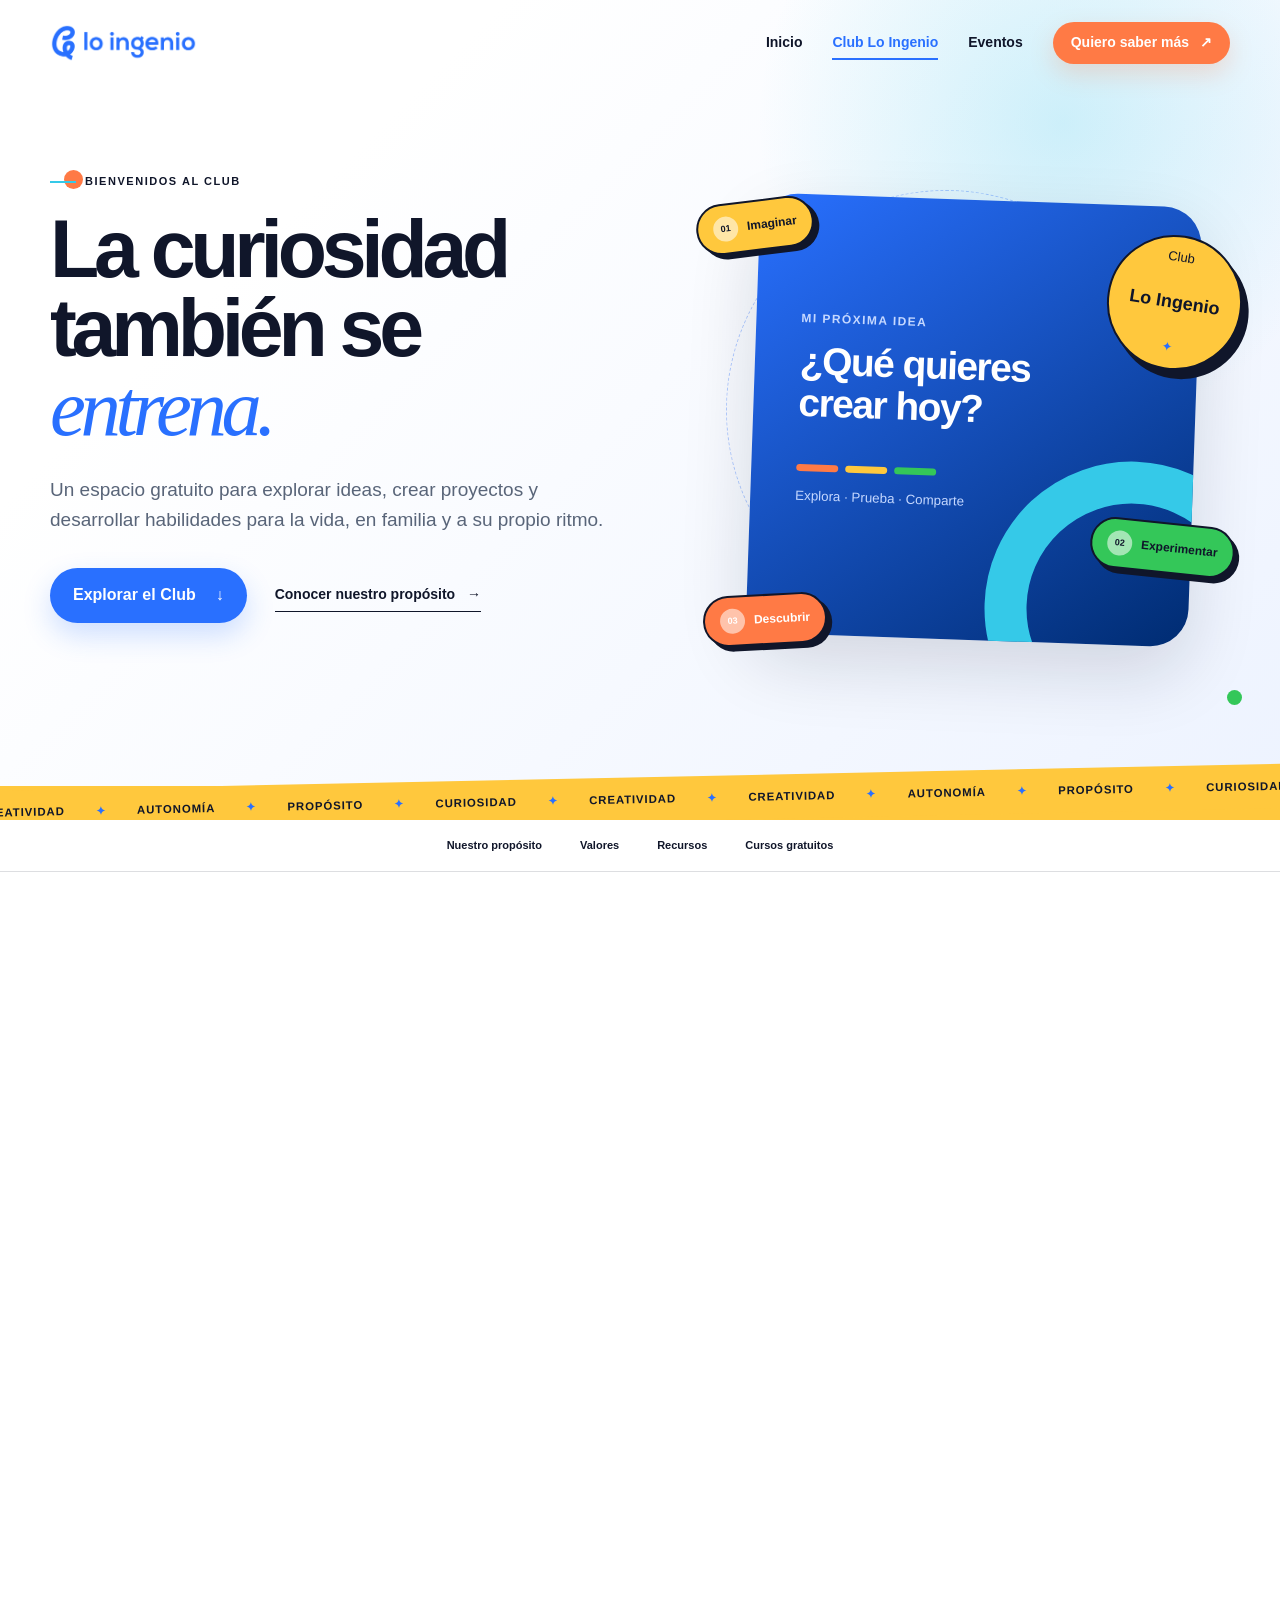
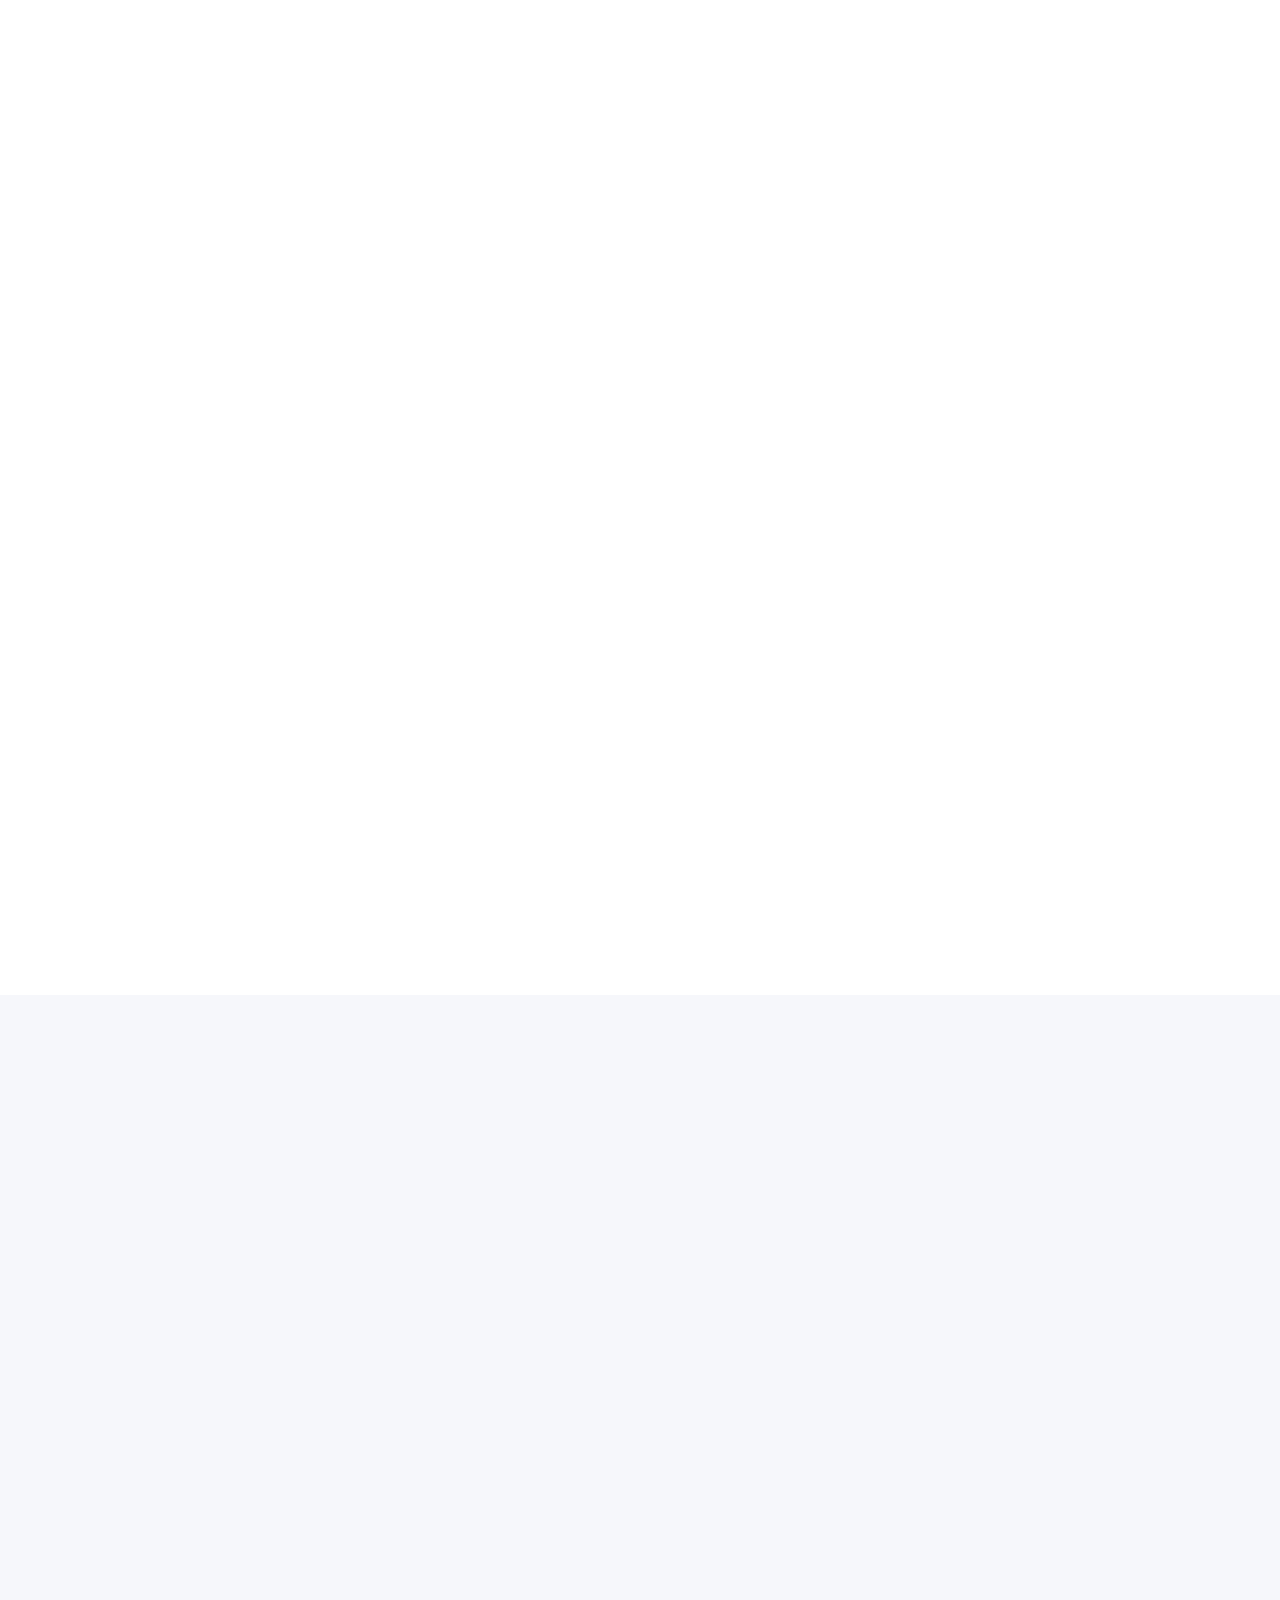
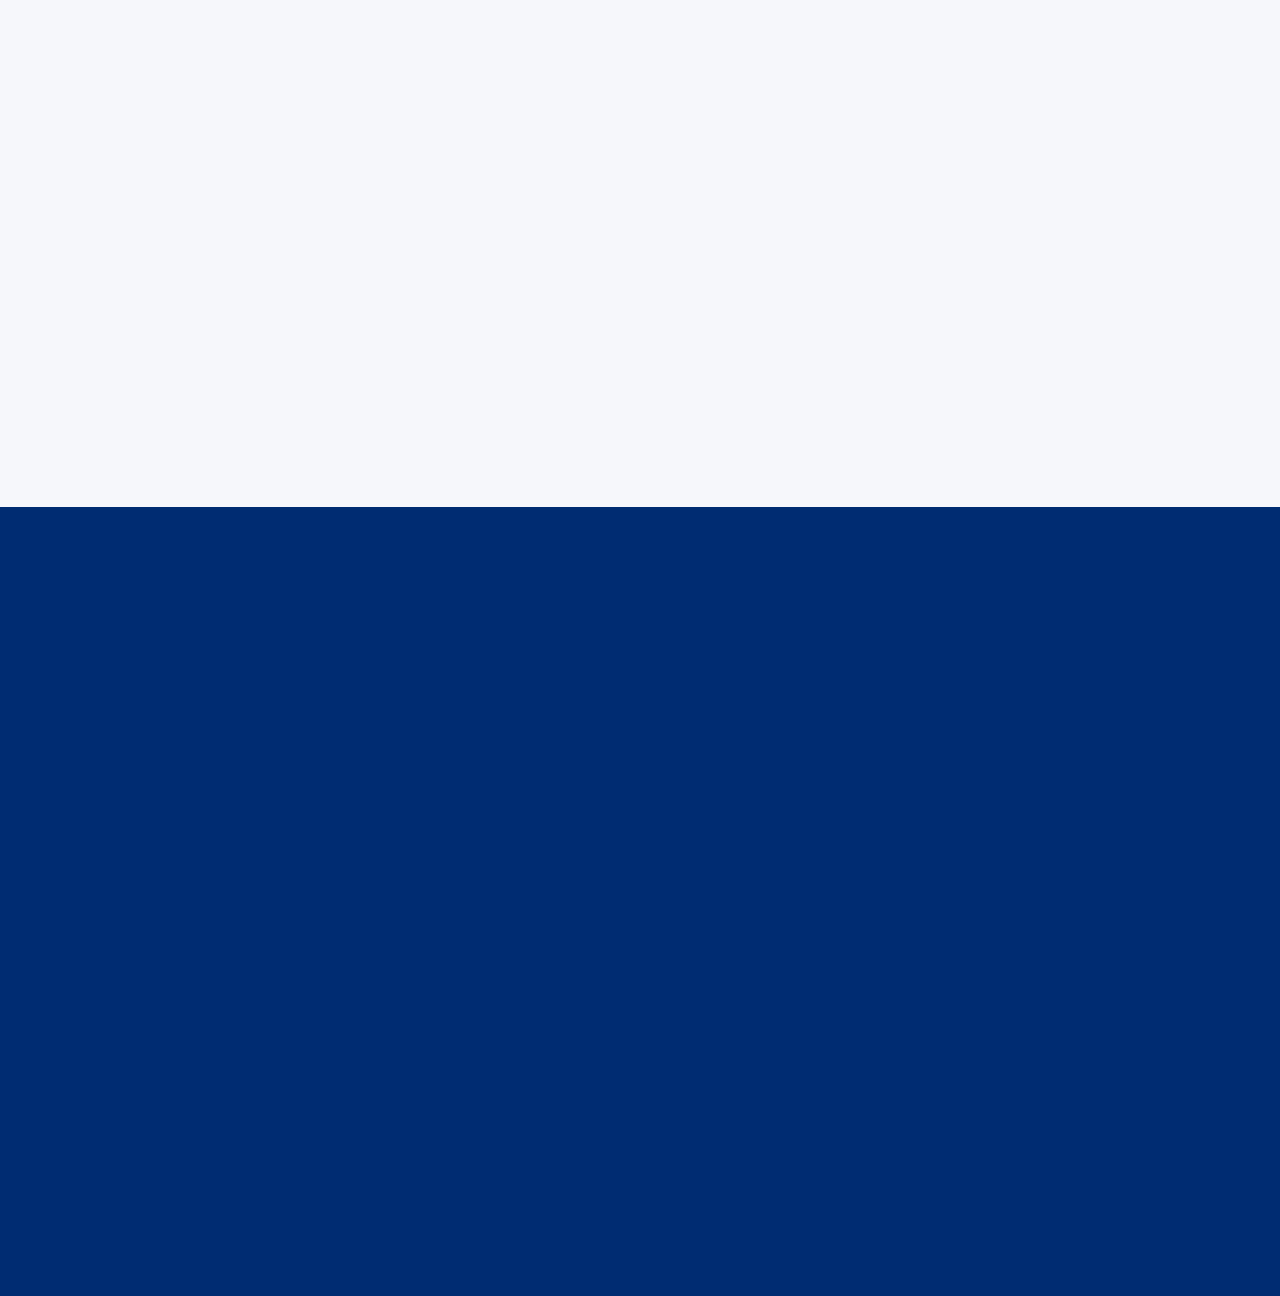
==== club/index.html @ f04579a6 "Publicar Kit de Apoyo Visual" ====
<!doctype html>
<html lang="es">
<head>
  <meta charset="utf-8">
  <meta name="viewport" content="width=device-width,initial-scale=1">
  <meta name="description" content="Club Lo Ingenio: experiencias, recursos gratuitos y cursos para despertar habilidades que perduran.">
  <meta name="theme-color" content="#2970ff">
  <meta property="og:title" content="Club Lo Ingenio | Explorar, crear y aprender">
  <meta property="og:description" content="Un espacio educativo para niños, niñas y familias, con recursos y experiencias gratuitas.">
  <meta property="og:type" content="website">
  <meta property="og:url" content="https://www.loingenio.org/club/">
  <title>Club Lo Ingenio | Explorar, crear y aprender</title>
  <link rel="icon" href="../favicon.png" type="image/png">
  <link rel="stylesheet" href="club.css?v=20260723-6">
  <script src="club.js?v=20260723-4" defer></script>
</head>
<body>
  <a class="skip-link" href="#contenido">Saltar al contenido</a>
  <div class="scroll-progress" aria-hidden="true"><span data-progress></span></div>

  <header class="site-header" data-header>
    <div class="container nav-wrap">
      <a class="logo" href="/" aria-label="Lo Ingenio, volver al inicio"><img src="../logo-lo-ingenio.png" width="640" height="165" alt="Lo Ingenio" decoding="async"></a>
      <button class="menu-toggle" type="button" aria-expanded="false" aria-controls="menu" aria-label="Abrir menú"><span></span><span></span><span></span></button>
      <nav id="menu" class="main-nav" aria-label="Navegación principal">
        <a href="/">Inicio</a>
        <a class="active" href="/club/" aria-current="page">Club Lo Ingenio</a>
        <a href="/#eventos">Eventos</a>
        <a class="button button-coral button-small" href="mailto:hola@loingenio.org">Quiero saber más <span aria-hidden="true">↗</span></a>
      </nav>
    </div>
  </header>

  <main id="contenido">
    <section class="club-hero" id="club">
      <div class="hero-spot spot-one" data-depth="0.25"></div>
      <div class="hero-spot spot-two" data-depth="0.14"></div>
      <div class="container hero-grid">
        <div class="hero-copy reveal">
          <p class="eyebrow"><span></span> Bienvenidos al Club</p>
          <h1>La curiosidad<br>también se <em>entrena.</em></h1>
          <p class="hero-lead">Un espacio gratuito para explorar ideas, crear proyectos y desarrollar habilidades para la vida, en familia y a su propio ritmo.</p>
          <div class="hero-actions">
            <a class="button" href="#recursos">Explorar el Club <span aria-hidden="true">↓</span></a>
            <a class="text-link" href="#proposito">Conocer nuestro propósito <span aria-hidden="true">→</span></a>
          </div>
        </div>

        <div class="hero-playground reveal delay-1" aria-label="Tablero visual del Club Lo Ingenio">
          <div class="orbit orbit-one" aria-hidden="true"></div><div class="orbit orbit-two" aria-hidden="true"></div>
          <div class="play-card" data-depth="0.08">
            <p>Mi próxima idea</p>
            <strong>¿Qué quieres<br>crear hoy?</strong>
            <div class="idea-line"><span></span><span></span><span></span></div>
            <small>Explora · Prueba · Comparte</small>
          </div>
          <div class="float-chip chip-yellow" data-depth="0.22"><b>01</b><span>Imaginar</span></div>
          <div class="float-chip chip-green" data-depth="0.3"><b>02</b><span>Experimentar</span></div>
          <div class="float-chip chip-coral" data-depth="0.18"><b>03</b><span>Descubrir</span></div>
          <div class="club-seal" data-depth="0.34">Club<br><b>Lo Ingenio</b><i>✦</i></div>
        </div>
      </div>
      <div class="ticker" aria-hidden="true"><div><span>Creatividad</span><b>✦</b><span>Autonomía</span><b>✦</b><span>Propósito</span><b>✦</b><span>Curiosidad</span><b>✦</b><span>Creatividad</span><b>✦</b><span>Creatividad</span><b>✦</b><span>Autonomía</span><b>✦</b><span>Propósito</span><b>✦</b><span>Curiosidad</span><b>✦</b><span>Creatividad</span><b>✦</b></div></div>
    </section>

    <nav class="section-nav" aria-label="Secciones del Club">
      <div class="container"><a href="#proposito">Nuestro propósito</a><a href="#valores">Valores</a><a href="#recursos">Recursos</a><a href="#cursos">Cursos gratuitos</a></div>
    </nav>

    <section class="section purpose" id="proposito">
      <div class="container">
        <header class="section-heading reveal">
          <div><p class="eyebrow"><span></span> Sistema educativo Lo Ingenio</p><h2>Una idea clara.<br><em>Un impacto que crece.</em></h2></div>
          <p>Un marco educativo diseñado para acompañar a niños, niñas y familias dentro y fuera del aula.</p>
        </header>

        <div class="essence-grid reveal">
          <article class="essence-card mission-card" tabindex="0">
            <div class="essence-photo mission-photo" role="img" aria-label="Niños aprendiendo y creando juntos"><span class="photo-label">Aprender haciendo</span></div>
            <div class="essence-copy">
              <span class="essence-number">01</span><p class="essence-kicker">Lo que hacemos hoy</p>
              <h3>Nuestra<br>misión</h3>
              <p>Impulsar el desarrollo de habilidades en niños y niñas mediante experiencias de aprendizaje creativas, prácticas e innovadoras, complementando la educación y acompañando a las familias.</p>
              <span class="essence-action">Crear · Conectar · Acompañar <b>↗</b></span>
            </div>
          </article>
          <article class="essence-card vision-card" tabindex="0">
            <div class="essence-copy">
              <span class="essence-number">02</span><p class="essence-kicker">Hacia dónde avanzamos</p>
              <h3>Nuestra<br>visión</h3>
              <p>Ser la plataforma educativa de referencia en Chile y Latinoamérica, reconocida por transformar el aprendizaje y preparar a niños y niñas para los desafíos del futuro.</p>
              <span class="essence-action">Chile · Latinoamérica · Futuro <b>↗</b></span>
            </div>
            <div class="essence-photo vision-photo" role="img" aria-label="Una familia compartiendo una experiencia de aprendizaje"><span class="photo-label">Crecer en familia</span></div>
          </article>
          <article class="essence-card philosophy-card" tabindex="0">
            <div class="philosophy-mark" aria-hidden="true"><span>✦</span><i>Explorar</i><i>Crear</i><i>Aprender</i></div>
            <div class="essence-copy">
              <span class="essence-number">03</span><p class="essence-kicker">Lo que creemos</p>
              <h3>Nuestra filosofía</h3>
              <p>Creemos que una educación de calidad nace de experiencias que inspiran a explorar, crear y aprender con entusiasmo. Esa convicción guía cada recurso, actividad y solución educativa.</p>
              <span class="essence-action">Curiosidad en acción <b>✦</b></span>
            </div>
          </article>
        </div>
      </div>
    </section>

    <section class="section values" id="valores">
      <div class="container">
        <header class="section-heading reveal">
          <div><p class="eyebrow"><span></span> Lo que nos mueve</p><h2>Valores que se sienten<br>en cada experiencia.</h2></div>
          <p>Pasa el cursor —o toca una tarjeta— para descubrir los principios que orientan todo lo que hacemos.</p>
        </header>
        <div class="values-grid">
          <article class="value-card coral reveal" tabindex="0"><span class="value-number">01</span><div class="value-icon" aria-hidden="true"><svg viewBox="0 0 24 24"><circle cx="12" cy="12" r="8"/><circle cx="12" cy="12" r="4"/><path d="m15 9 5-5m0 0v4m0-4h-4"/></svg></div><h3>Aprendizaje con propósito</h3><p>Todo contenido tiene una utilidad real, aplicable en la vida diaria de los niños.</p><small>Ideas que sirven para la vida</small></article>
          <article class="value-card turquoise reveal delay-1" tabindex="0"><span class="value-number">02</span><div class="value-icon" aria-hidden="true"><svg viewBox="0 0 24 24"><circle cx="12" cy="12" r="9"/><path d="M3 12h18M12 3c2.4 2.5 3.6 5.5 3.6 9S14.4 18.5 12 21c-2.4-2.5-3.6-5.5-3.6-9S9.6 5.5 12 3"/></svg></div><h3>Accesibilidad</h3><p>Todos los niños, sin importar dónde vivan, deben acceder a educación de calidad.</p><small>Aprender sin barreras</small></article>
          <article class="value-card yellow reveal delay-2" tabindex="0"><span class="value-number">03</span><div class="value-icon" aria-hidden="true"><svg viewBox="0 0 24 24"><path d="M5 8h14M5 12h10M5 16h6"/><circle cx="19" cy="16" r="2"/></svg></div><h3>Simplicidad</h3><p>Diseñamos experiencias claras, breves y efectivas. Aprender no debe ser complejo.</p><small>Lo esencial, bien explicado</small></article>
          <article class="value-card purple reveal" tabindex="0"><span class="value-number">04</span><div class="value-icon" aria-hidden="true"><svg viewBox="0 0 24 24"><path d="M9 18h6M10 22h4M8.2 14.5A7 7 0 1 1 15.8 14.5C14.7 15.3 14 16.5 14 18h-4c0-1.5-.7-2.7-1.8-3.5Z"/><path d="m9.5 11 1.7 1.7 3.5-4"/></svg></div><h3>Innovación</h3><p>Integramos nuevas formas de aprendizaje, tecnología y habilidades del futuro.</p><small>Nuevas maneras de descubrir</small></article>
          <article class="value-card green reveal delay-1" tabindex="0"><span class="value-number">05</span><div class="value-icon" aria-hidden="true"><svg viewBox="0 0 24 24"><circle cx="8" cy="8" r="3"/><circle cx="16" cy="8" r="3"/><circle cx="12" cy="14" r="3"/><path d="M3 20c.4-3 2.1-4.5 5-4.5M21 20c-.4-3-2.1-4.5-5-4.5M7 21c.4-3 2.1-4.5 5-4.5s4.6 1.5 5 4.5"/></svg></div><h3>Compromiso con las familias</h3><p>Acompañamos a madres y padres con soluciones reales, adaptadas a su tiempo.</p><small>Crecer mejor, juntos</small></article>
          <article class="value-card blue reveal delay-2" tabindex="0"><span class="value-number">06</span><div class="value-icon" aria-hidden="true"><svg viewBox="0 0 24 24"><path d="M12 21v-9M12 16c-4.5 0-7-2.5-7-7 4.5 0 7 2.5 7 7ZM12 13c0-4.5 2.5-7 7-7 0 4.5-2.5 7-7 7Z"/><path d="M7 21h10"/></svg></div><h3>Impacto social</h3><p>Aportamos al desarrollo de generaciones más preparadas, autónomas y conscientes.</p><small>Aprender para transformar</small></article>
        </div>
      </div>
    </section>

    <section class="section resources" id="recursos">
      <div class="container">
        <header class="section-heading light reveal">
          <div><p class="eyebrow"><span></span> Biblioteca del Club</p><h2>Recursos para aprender<br><em>más allá del aula.</em></h2></div>
          <p>Materiales gratuitos, claros y listos para acompañar el aprendizaje y la vida cotidiana en familia.</p>
        </header>
        <div class="resource-grid">
          <article class="resource-card resource-featured resource-available reveal">
            <div class="resource-top"><span>Rutinas y autonomía</span><b>Descarga gratuita</b></div>
            <figure class="resource-cover"><img src="../kit-de-apoyo/portada-kit.webp" width="900" height="637" alt="Portada del Kit de Apoyo Visual" loading="lazy" decoding="async"></figure>
            <h3>Kit de Apoyo Visual</h3>
            <p>Un tablero visual para acompañar la rutina diaria de niños y niñas, fortalecer su autonomía y ayudarles a anticipar cada actividad de forma clara y amigable.</p>
            <a href="/kit-de-apoyo/">Ver y descargar el recurso <span>→</span></a>
          </article>
          <article class="resource-card reveal delay-1">
            <div class="resource-top"><span>Actividades</span><b>Próximamente</b></div>
            <div class="resource-art art-activity" aria-hidden="true"><span>?</span><i>✦</i><b></b></div>
            <h3>Desafíos imprimibles</h3><p>Actividades para observar, imaginar, resolver y crear paso a paso.</p>
          </article>
          <article class="resource-card reveal delay-2">
            <div class="resource-top"><span>En familia</span><b>Próximamente</b></div>
            <div class="resource-art art-family" aria-hidden="true"><span>+</span><span>+</span><span>+</span></div>
            <h3>Recursos para compartir</h3><p>Ideas que ayudan a acompañar el aprendizaje y abrir nuevas conversaciones.</p>
          </article>
        </div>
      </div>
    </section>

    <section class="section courses" id="cursos">
      <div class="container">
        <header class="section-heading reveal">
          <div><p class="eyebrow"><span></span> Cursos gratuitos</p><h2>Una idea puede convertirse<br>en un proyecto real.</h2></div>
          <p>Experiencias prácticas para descubrir capacidades, construir y compartir algo propio.</p>
        </header>
        <article class="course-product reveal">
          <figure class="course-image">
            <img src="assets/curso-videojuego.webp?v=20260723-2" width="1000" height="1000" alt="Gato programador creando un videojuego con bloques visuales" loading="lazy" decoding="async">
          </figure>
          <div class="course-copy">
            <p class="course-kicker">Programación + Tecnología + Creatividad</p>
            <h3>Creando mi primer videojuego con Scratch</h3>
            <p>Curso introductorio para acercar a los niños al mundo de la creación digital, ejercitando el pensamiento lógico y la resolución de problemas.</p>
            <div class="course-facts"><div><span>Modalidad</span><strong>Online y a su ritmo</strong></div><div><span>Nivel</span><strong>Introducción</strong></div><div><span>Resultado</span><strong>Un proyecto propio</strong></div></div>
            <a class="button" href="/cursos/primer-videojuego/">Quiero conocer el curso <span>→</span></a>
          </div>
        </article>
      </div>
    </section>

  </main>

  <footer>
    <div class="container footer-grid">
      <div><a class="logo footer-logo" href="/"><img src="../logo-lo-ingenio-white.png" width="640" height="165" alt="Lo Ingenio" loading="lazy" decoding="async"></a><p>Educación con propósito para entender,<br>crear y decidir mejor.</p></div>
      <div><strong>Club Lo Ingenio</strong><a href="#recursos">Recursos descargables</a><a href="#cursos">Cursos gratuitos</a></div>
      <div><strong>Conversemos</strong><a href="mailto:hola@loingenio.org">hola@loingenio.org</a><div class="social-links"><a href="https://www.instagram.com/loingenio" target="_blank" rel="noopener noreferrer" aria-label="Instagram de Lo Ingenio"><svg viewBox="0 0 24 24" aria-hidden="true"><rect x="3" y="3" width="18" height="18" rx="5"/><circle cx="12" cy="12" r="4"/><circle cx="17.5" cy="6.5" r="1"/></svg></a><a href="https://www.facebook.com/loingenio/" target="_blank" rel="noopener noreferrer" aria-label="Facebook de Lo Ingenio"><svg viewBox="0 0 24 24" aria-hidden="true"><path d="M14 8h4V3h-4c-4 0-6 2.5-6 6v3H4v5h4v7h5v-7h4l1-5h-5V9c0-.7.3-1 1-1Z"/></svg></a><a href="https://www.youtube.com/@loingeniotv" target="_blank" rel="noopener noreferrer" aria-label="YouTube de Lo Ingenio"><svg viewBox="0 0 24 24" aria-hidden="true"><path d="M21.4 6.4a2.8 2.8 0 0 0-2-2C17.7 4 12 4 12 4s-5.7 0-7.4.4a2.8 2.8 0 0 0-2 2A29 29 0 0 0 2.2 12a29 29 0 0 0 .4 5.6 2.8 2.8 0 0 0 2 2C6.3 20 12 20 12 20s5.7 0 7.4-.4a2.8 2.8 0 0 0 2-2 29 29 0 0 0 .4-5.6 29 29 0 0 0-.4-5.6Z"/><path class="play" d="m10 15 5-3-5-3Z"/></svg></a></div></div>
    </div>
    <div class="container footer-bottom"><span>© <span data-year></span> Lo Ingenio</span><span>Hecho con curiosidad en Chile.</span><a href="#club">Volver arriba ↑</a></div>
  </footer>
</body>
</html>
---- club/club.css ----
:root{--ink:#10162a;--navy:#002c72;--blue:#2970ff;--coral:#ff7a45;--yellow:#ffc83d;--turquoise:#35c9e8;--green:#34c759;--purple:#7c5cff;--paper:#f6f7fb;--white:#fff;--line:rgba(16,22,42,.14);--shadow:0 28px 70px rgba(16,22,42,.14);--radius:28px}
*{box-sizing:border-box}html{scroll-behavior:smooth}body{margin:0;background:var(--paper);color:var(--ink);font-family:Inter,-apple-system,system-ui,sans-serif;line-height:1.55;overflow-x:hidden}h1,h2,h3,p{margin-top:0}a{color:inherit;text-decoration:none}button{font:inherit;color:inherit}.container{width:min(1180px,calc(100% - 40px));margin:auto}.skip-link{position:fixed;top:-60px;left:16px;z-index:100;background:var(--ink);color:#fff;padding:10px 16px;border-radius:0 0 10px 10px}.skip-link:focus{top:0}.scroll-progress{position:fixed;z-index:90;left:0;right:0;top:0;height:4px;background:transparent}.scroll-progress span{display:block;width:100%;height:100%;background:linear-gradient(90deg,var(--turquoise),var(--blue),var(--purple));transform:scaleX(0);transform-origin:left}.site-header{position:fixed;z-index:80;inset:0 0 auto;transition:.3s}.site-header.scrolled{background:rgba(255,255,255,.9);backdrop-filter:blur(18px);box-shadow:0 1px rgba(16,22,42,.09)}.nav-wrap{height:86px;display:flex;align-items:center;justify-content:space-between}.logo{display:flex;height:38px}.logo img{height:100%;width:auto}.main-nav{display:flex;align-items:center;gap:30px;font-size:14px;font-weight:650}.main-nav>a:not(.button){position:relative}.main-nav>a:not(.button):after{content:"";position:absolute;left:0;right:100%;bottom:-6px;height:2px;background:var(--blue);transition:.25s}.main-nav>a:not(.button):hover:after,.main-nav>a.active:after{right:0}.main-nav>a.active{color:var(--blue)}.menu-toggle{display:none;border:0;background:transparent;padding:8px}.menu-toggle span{display:block;width:25px;height:2px;background:var(--ink);margin:5px}.button{display:inline-flex;align-items:center;justify-content:center;gap:20px;border:0;border-radius:999px;padding:15px 23px;background:var(--blue);color:#fff;font-weight:750;box-shadow:0 12px 28px rgba(41,112,255,.22);transition:transform .2s,box-shadow .2s}.button:hover{transform:translateY(-3px);box-shadow:0 16px 34px rgba(41,112,255,.28)}.button-small{padding:10px 18px;gap:11px}.button-coral{background:var(--coral);box-shadow:0 10px 24px rgba(255,122,69,.22)}.button-purple{background:var(--purple);box-shadow:0 12px 28px rgba(71,38,160,.3)}.section{padding:115px 0}.eyebrow{display:flex;align-items:center;gap:9px;text-transform:uppercase;letter-spacing:.14em;font-size:11px;font-weight:800}.eyebrow span{width:26px;height:2px;background:var(--turquoise)}.section-heading{display:grid;grid-template-columns:1.35fr .65fr;gap:60px;align-items:end;margin-bottom:58px}.section-heading h2{margin:14px 0 0;font-size:clamp(38px,4.8vw,61px);line-height:1.04;letter-spacing:-.05em}.section-heading h2 em{font-family:Gloock,serif;font-weight:400;color:var(--blue)}.section-heading>p{max-width:470px;margin:0;color:#657083}.section-heading.light{color:#fff}.section-heading.light>p{color:#b9c8df}.section-heading.light h2 em{color:var(--yellow)}
.club-hero{position:relative;min-height:820px;padding:165px 0 120px;overflow:hidden;background:radial-gradient(circle at 83% 15%,rgba(53,201,232,.22),transparent 24%),linear-gradient(135deg,#fff 24%,#edf3ff)}.hero-grid{display:grid;grid-template-columns:1.02fr .98fr;gap:80px;align-items:center}.hero-copy{position:relative;z-index:3}.hero-copy h1{font-size:clamp(53px,6.3vw,82px);line-height:.98;letter-spacing:-.065em;margin:20px 0 28px}.hero-copy h1 em{font-family:Gloock,serif;font-weight:400;color:var(--blue)}.hero-lead{max-width:630px;color:#596579;font-size:19px}.hero-actions{display:flex;align-items:center;gap:28px;margin:34px 0}.text-link{font-size:14px;font-weight:750;border-bottom:1px solid;padding:5px 0}.text-link span{display:inline-block;margin-left:8px;transition:.2s}.text-link:hover span{transform:translateX(4px)}.hero-proof{display:flex;flex-wrap:wrap;gap:8px;margin-top:45px}.hero-proof span{padding:7px 11px;border:1px solid var(--line);border-radius:999px;background:rgba(255,255,255,.55);font-size:10px;font-weight:750}.hero-playground{position:relative;height:500px}.play-card{position:absolute;inset:35px 35px 25px 62px;padding:45px;border-radius:38px;background:linear-gradient(145deg,var(--blue),var(--navy));color:#fff;box-shadow:var(--shadow);transform:rotate(2deg);overflow:hidden}.play-card:after{content:"";position:absolute;width:210px;height:210px;border:42px solid var(--turquoise);border-radius:50%;right:-90px;bottom:-110px}.play-card p{margin-top:70px;color:#c5d8ff;font-size:12px;text-transform:uppercase;letter-spacing:.12em;font-weight:750}.play-card strong{font-size:39px;line-height:1.08;letter-spacing:-.04em}.idea-line{display:flex;gap:7px;margin-top:40px}.idea-line span{width:42px;height:7px;border-radius:10px;background:var(--coral)}.idea-line span:nth-child(2){background:var(--yellow)}.idea-line span:nth-child(3){background:var(--green)}.play-card small{display:block;margin-top:15px;color:#c5d8ff}.float-chip{position:absolute;z-index:3;display:flex;align-items:center;gap:9px;padding:11px 15px;border:2px solid var(--ink);border-radius:999px;box-shadow:5px 5px 0 var(--ink);font-size:12px;font-weight:800}.float-chip b{display:grid;place-items:center;width:25px;height:25px;border-radius:50%;background:rgba(255,255,255,.55);font-size:9px}.chip-yellow{left:5px;top:35px;background:var(--yellow);transform:rotate(-7deg)}.chip-green{right:-5px;bottom:92px;background:var(--green);transform:rotate(6deg)}.chip-coral{left:12px;bottom:20px;background:var(--coral);color:#fff;transform:rotate(-3deg)}.club-seal{position:absolute;z-index:4;right:-12px;top:70px;display:grid;place-items:center;width:135px;height:135px;border-radius:50%;background:var(--yellow);border:2px solid var(--ink);box-shadow:8px 8px 0 var(--ink);font-size:13px;text-align:center;line-height:1.15;transform:rotate(9deg)}.club-seal b{font-size:18px}.club-seal i{font-style:normal;color:var(--blue)}.orbit{position:absolute;border:1px dashed rgba(41,112,255,.35);border-radius:50%}.orbit-one{width:440px;height:440px;inset:25px auto auto 35px}.orbit-two{width:360px;height:360px;inset:65px auto auto 75px}.hero-spot{position:absolute;border-radius:50%}.spot-one{width:19px;height:19px;background:var(--coral);left:5%;top:170px}.spot-two{width:15px;height:15px;background:var(--green);right:3%;bottom:115px}.ticker{position:absolute;left:0;right:0;bottom:0;background:var(--yellow);border-block:2px solid var(--ink);overflow:hidden;padding:13px 0}.ticker div{display:flex;width:max-content;gap:30px;align-items:center;text-transform:uppercase;letter-spacing:.12em;font-size:11px;font-weight:800;animation:ticker 20s linear infinite}.ticker b{color:var(--blue)}@keyframes ticker{to{transform:translateX(-50%)}}
.section-nav{position:sticky;top:86px;z-index:45;background:rgba(255,255,255,.92);backdrop-filter:blur(15px);border-bottom:1px solid var(--line)}.section-nav .container{display:flex;justify-content:center;gap:8px;padding:9px 0}.section-nav a{padding:8px 15px;border-radius:999px;font-size:11px;font-weight:750;transition:.2s}.section-nav a:hover{background:#edf3ff;color:var(--blue)}
.purpose{position:relative;background:#fff}.purpose:before{content:"";position:absolute;inset:0;background:radial-gradient(circle at 88% 12%,rgba(53,201,232,.1),transparent 25%);pointer-events:none}.purpose .container{position:relative}.purpose-explorer{display:grid;grid-template-columns:.34fr .66fr;grid-template-rows:52px minmax(540px,auto);border:1px solid rgba(255,255,255,.12);border-radius:var(--radius);overflow:hidden;background:var(--ink);color:#fff;box-shadow:0 30px 70px rgba(0,44,114,.2)}.purpose-console-head{grid-column:1/-1;display:grid;grid-template-columns:1fr auto 1fr;align-items:center;padding:0 20px;border-bottom:1px solid rgba(255,255,255,.12);background:#0b1124}.purpose-console-head>div{display:flex;gap:7px}.console-dot{display:block;width:8px;height:8px;border-radius:50%}.coral-dot{background:var(--coral)}.yellow-dot{background:var(--yellow)}.green-dot{background:var(--green)}.purpose-console-head p{margin:0;font-size:9px;letter-spacing:.15em;font-weight:700;color:#8191af}.console-status{justify-self:end;font-size:8px;letter-spacing:.12em;color:#9eb0cb}.console-status i{display:inline-block;width:7px;height:7px;margin-right:6px;border-radius:50%;background:var(--green);box-shadow:0 0 12px var(--green)}.purpose-tabs{display:flex;flex-direction:column;padding:26px 18px;background:#0b1124;border-right:1px solid rgba(255,255,255,.12)}.tabs-label{margin:0 12px 15px;color:#647492;font-size:9px;text-transform:uppercase;letter-spacing:.16em;font-weight:800}.purpose-tabs button{position:relative;display:grid;grid-template-columns:36px 1fr;column-gap:13px;align-items:center;border:1px solid transparent;border-radius:14px;background:transparent;padding:17px 14px;text-align:left;color:#b8c5d9;cursor:pointer;transition:.25s}.purpose-tabs button span{grid-row:1/3;display:grid;place-items:center;width:34px;height:34px;border:1px solid rgba(255,255,255,.18);border-radius:11px;font-size:9px}.purpose-tabs button b{font-size:13px}.purpose-tabs button small{color:#6f809d;font-size:9px;font-weight:500}.purpose-tabs button:after{content:"";position:absolute;right:13px;width:5px;height:5px;border-top:1px solid;border-right:1px solid;transform:rotate(45deg);opacity:.5}.purpose-tabs button:hover{background:rgba(255,255,255,.04);color:#fff}.purpose-tabs button[aria-selected=true]{border-color:rgba(53,201,232,.28);background:linear-gradient(90deg,rgba(41,112,255,.2),rgba(53,201,232,.06));color:#fff}.purpose-tabs button[aria-selected=true] span{border-color:var(--turquoise);background:var(--turquoise);color:var(--ink)}.purpose-tabs button[aria-selected=true]:before{content:"";position:absolute;left:-19px;width:3px;height:30px;background:var(--turquoise);box-shadow:0 0 14px var(--turquoise)}.purpose-tabs button[aria-selected=true]:after{color:var(--turquoise);opacity:1}.tabs-metric{display:flex;align-items:center;gap:12px;margin:auto 10px 0;padding-top:22px;border-top:1px solid rgba(255,255,255,.1)}.tabs-metric span{font-size:30px;font-weight:800;color:var(--yellow)}.tabs-metric p{margin:0;color:#7889a7;font-size:9px;line-height:1.35;text-transform:uppercase;letter-spacing:.08em}.purpose-panel{position:relative;display:grid;grid-template-columns:.43fr 1fr;gap:50px;align-items:center;padding:62px;overflow:hidden;background:#071d49;transition:background .3s}.purpose-panel:before{content:"";position:absolute;inset:0;background-image:linear-gradient(rgba(53,201,232,.07) 1px,transparent 1px),linear-gradient(90deg,rgba(53,201,232,.07) 1px,transparent 1px);background-size:34px 34px;mask-image:linear-gradient(to right,#000,transparent 82%)}.purpose-panel:after{content:"";position:absolute;width:330px;height:330px;border:1px solid rgba(53,201,232,.12);border-radius:50%;right:-190px;top:-190px}.purpose-panel.theme-mision{--tech-accent:var(--turquoise);background:#071d49}.purpose-panel.theme-vision{--tech-accent:var(--yellow);background:#151a3f}.purpose-panel.theme-filosofia{--tech-accent:#a692ff;background:#11184a}.purpose-visual,.purpose-content{position:relative;z-index:2}.purpose-visual{display:grid;place-items:center;aspect-ratio:1}.purpose-symbol{z-index:3;display:grid;place-items:center;width:116px;height:116px;border:1px solid var(--tech-accent);border-radius:32px;background:color-mix(in srgb,var(--tech-accent) 14%,transparent);box-shadow:0 0 45px color-mix(in srgb,var(--tech-accent) 22%,transparent);transform:rotate(-4deg)}.purpose-symbol span{font-size:58px;color:var(--tech-accent);transform:rotate(4deg)}.tech-orbit{position:absolute;border:1px solid color-mix(in srgb,var(--tech-accent) 40%,transparent);border-radius:50%}.orbit-a{width:205px;height:205px}.orbit-b{width:265px;height:265px;border-style:dashed;animation:tech-spin 22s linear infinite}.tech-node{position:absolute;width:12px;height:12px;border:3px solid #071d49;border-radius:50%;background:var(--tech-accent);box-shadow:0 0 15px var(--tech-accent)}.node-a{top:9%;left:48%}.node-b{right:4%;bottom:29%}.node-c{left:6%;bottom:21%}.purpose-visual>small{position:absolute;bottom:0;font-size:8px;letter-spacing:.15em;color:#7185a8}.purpose-kicker{display:flex;align-items:center;gap:8px;text-transform:uppercase;letter-spacing:.15em;font-size:9px;font-weight:800;color:var(--tech-accent)}.purpose-kicker:before{content:"";width:24px;height:2px;background:var(--tech-accent)}.purpose-panel h3{font-size:clamp(31px,3.6vw,47px);line-height:1.08;letter-spacing:-.04em;margin:15px 0 22px}.purpose-panel [data-purpose-copy]{margin:0;color:#b6c4d9;font-size:14px}.purpose-data{display:flex;flex-wrap:wrap;gap:7px;margin-top:30px}.purpose-data span{padding:7px 9px;border:1px solid rgba(255,255,255,.14);border-radius:6px;color:#8fa1bd;font-size:8px;letter-spacing:.07em}.purpose-data b{color:var(--tech-accent)}@keyframes tech-spin{to{transform:rotate(360deg)}}
.values{background:var(--paper)}.values-grid{display:grid;grid-template-columns:repeat(3,1fr);gap:16px}.value-card{--card-color:#fff;position:relative;min-height:325px;padding:30px;border:1px solid var(--line);border-radius:22px;background:#fff;overflow:hidden;transition:transform .28s,box-shadow .28s,background .28s}.value-card:after{content:"";position:absolute;width:180px;height:180px;border:34px solid var(--card-color);border-radius:50%;right:-105px;bottom:-115px;opacity:.7;transition:.35s}.value-card:hover,.value-card:focus{outline:0;transform:translateY(-8px);background:color-mix(in srgb,var(--card-color) 14%,white);box-shadow:0 22px 45px rgba(16,22,42,.11)}.value-card:hover:after,.value-card:focus:after{right:-75px;bottom:-90px}.value-card.coral{--card-color:var(--coral)}.value-card.turquoise{--card-color:var(--turquoise)}.value-card.yellow{--card-color:var(--yellow)}.value-card.purple{--card-color:var(--purple)}.value-card.green{--card-color:var(--green)}.value-card.blue{--card-color:var(--blue)}.value-number{position:absolute;right:22px;top:20px;font-size:10px;font-weight:800}.value-icon{display:grid;place-items:center;width:58px;height:58px;margin:15px 0 42px;border-radius:18px;background:var(--card-color)}.value-icon svg{width:29px;height:29px;fill:none;stroke:var(--ink);stroke-width:1.8;stroke-linecap:round;stroke-linejoin:round}.value-card h3{max-width:250px;font-size:20px;line-height:1.2}.value-card p{max-width:280px;color:#667184;font-size:13px}.value-card small{position:absolute;z-index:2;left:30px;bottom:24px;font-size:10px;text-transform:uppercase;letter-spacing:.1em;font-weight:800;color:var(--blue)}
.resources{background:var(--navy);color:#fff}.resources .eyebrow span{background:var(--yellow)}.resource-grid{display:grid;grid-template-columns:1.2fr .9fr .9fr;gap:17px}.resource-card{position:relative;display:flex;flex-direction:column;min-height:480px;padding:28px;border-radius:24px;background:rgba(255,255,255,.075);border:1px solid rgba(255,255,255,.14);overflow:hidden;transition:.3s}.resource-card:hover{transform:translateY(-7px);background:rgba(255,255,255,.11)}.resource-featured{background:var(--coral);color:var(--ink)}.resource-featured:hover{background:#ff8555}.resource-top{display:flex;justify-content:space-between;gap:10px;font-size:9px;text-transform:uppercase;letter-spacing:.1em;font-weight:800}.resource-top b{padding:5px 8px;border:1px solid currentColor;border-radius:999px}.resource-art{position:relative;height:185px;margin:35px 0 25px}.resource-art span,.resource-art i,.resource-art b{position:absolute;display:block}.art-guide span{width:120px;height:155px;border:3px solid var(--ink);background:var(--yellow);transform:rotate(-8deg);left:20%;top:5px;box-shadow:10px 10px 0 var(--ink)}.art-guide span:nth-child(2){background:var(--turquoise);transform:rotate(8deg);left:42%;top:12px}.art-guide i{z-index:2;left:48%;top:65px;font-size:50px;font-style:normal}.art-activity span{display:grid;place-items:center;width:120px;height:120px;border-radius:50%;background:var(--yellow);color:var(--ink);left:20%;top:20px;font-size:65px;font-weight:800}.art-activity i{right:20%;top:0;color:var(--turquoise);font-size:55px;font-style:normal}.art-activity b{width:50px;height:50px;border:12px solid var(--purple);right:24%;bottom:8px;border-radius:50%}.art-family span{display:grid;place-items:center;width:80px;height:80px;border-radius:50%;background:var(--green);color:var(--ink);font-size:30px;font-weight:800;top:40px;left:14%}.art-family span:nth-child(2){left:39%;top:70px;background:var(--yellow)}.art-family span:nth-child(3){left:64%;background:var(--turquoise)}.resource-card h3{font-size:25px;line-height:1.12;margin-bottom:10px}.resource-card p{color:#bdc9dc;font-size:13px}.resource-featured p{color:#3f3130}.resource-card>a{margin-top:auto;padding-top:18px;border-top:1px solid currentColor;font-size:12px;font-weight:800}.resource-card>a span{float:right}
.courses{background:#eef3ff}.course-product{display:grid;grid-template-columns:1.02fr .98fr;min-height:600px;border-radius:var(--radius);background:#fff;overflow:hidden;box-shadow:var(--shadow)}.course-image{position:relative;min-height:600px;margin:0;background:var(--navy);overflow:hidden}.course-image img{width:100%;height:100%;object-fit:cover;display:block}.course-copy{align-self:center;padding:60px}.course-kicker{color:var(--blue);font-size:10px;text-transform:uppercase;letter-spacing:.12em;font-weight:800}.course-copy h3{font-size:clamp(38px,4.5vw,56px);line-height:1.03;letter-spacing:-.05em;margin:14px 0 24px}.course-copy>p:not(.course-kicker){color:#667184}.course-facts{margin:30px 0;border-block:1px solid var(--line)}.course-facts div{display:flex;justify-content:space-between;gap:20px;padding:12px 0;border-bottom:1px solid var(--line);font-size:12px}.course-facts div:last-child{border:0}.course-facts span{color:#778196}.course-facts strong{text-align:right}
footer{background:var(--navy);color:#fff;padding:75px 0 25px}.footer-grid{display:grid;grid-template-columns:2fr 1fr 1fr;gap:70px}.footer-logo{height:43px}.footer-logo img{height:100%}.footer-grid p{color:#aabcb8;margin-top:22px}.footer-grid>div:not(:first-child){display:flex;flex-direction:column;gap:10px}.footer-grid strong{margin-bottom:10px;color:var(--turquoise)}.footer-grid a:not(.logo){color:#d5dfdc;font-size:14px}.footer-grid a:hover{color:var(--coral)}.footer-bottom{display:flex;justify-content:space-between;border-top:1px solid #405851;margin-top:60px;padding-top:22px;color:#94aaa4;font-size:12px}.social-links{display:flex;flex-direction:row;gap:10px;margin-top:8px}.footer-grid .social-links a{display:grid;place-items:center;width:40px;height:40px;border:1px solid rgba(255,255,255,.22);border-radius:50%;transition:background .2s,border-color .2s,transform .2s}.footer-grid .social-links a:hover{background:var(--coral);border-color:var(--coral);transform:translateY(-2px)}.social-links svg{width:19px;height:19px;fill:none;stroke:#fff;stroke-width:1.8;stroke-linecap:round;stroke-linejoin:round}.social-links a:nth-child(2) svg{fill:#fff;stroke:none}.social-links a:nth-child(3) svg{fill:none}.social-links a:nth-child(3) svg path:first-child{fill:none}.social-links .play{fill:#fff;stroke:none}.reveal{opacity:0;transform:translateY(25px);transition:opacity .7s,transform .7s}.reveal.visible{opacity:1;transform:none}.delay-1{transition-delay:.12s}.delay-2{transition-delay:.24s}section[id]{scroll-margin-top:135px}
@media(max-width:950px){.main-nav{position:absolute;top:76px;left:20px;right:20px;display:none;flex-direction:column;align-items:stretch;padding:25px;border-radius:20px;background:#fff;box-shadow:var(--shadow)}.main-nav.open{display:flex}.menu-toggle{display:block}.hero-grid,.course-product{grid-template-columns:1fr}.club-hero{padding-top:135px}.hero-playground{max-width:640px;width:100%;margin:auto}.section-heading{grid-template-columns:1fr;gap:22px}.purpose-explorer{grid-template-columns:1fr;grid-template-rows:52px auto auto}.purpose-console-head{grid-column:1}.purpose-tabs{flex-direction:row;padding:12px;border-right:0;border-bottom:1px solid rgba(255,255,255,.12)}.purpose-tabs .tabs-label,.tabs-metric{display:none}.purpose-tabs button{flex:1}.purpose-tabs button[aria-selected=true]:before{display:none}.purpose-panel{min-height:460px}.values-grid{grid-template-columns:repeat(2,1fr)}.resource-grid{grid-template-columns:1fr 1fr}.resource-featured{grid-column:1/-1}.resource-featured .resource-art{max-width:500px;width:100%;margin-inline:auto}.footer-grid{grid-template-columns:1fr 1fr}.footer-grid>div:first-child{grid-column:1/-1}}
@media(max-width:620px){.container{width:min(100% - 28px,1180px)}.nav-wrap{height:72px}.logo{height:31px}.section{padding:80px 0}.club-hero{min-height:0;padding:115px 0 90px}.hero-copy h1{font-size:48px}.hero-lead{font-size:16px}.hero-actions{flex-direction:column;align-items:flex-start;gap:14px}.hero-proof{margin-top:30px}.hero-playground{height:390px}.play-card{inset:35px 5px 25px 18px;padding:28px}.play-card p{margin-top:55px}.play-card strong{font-size:30px}.club-seal{width:105px;height:105px;right:-4px}.float-chip{padding:8px 10px}.chip-green{right:-8px}.section-nav{top:72px;overflow:auto}.section-nav .container{justify-content:flex-start;width:max-content;padding-inline:14px}.section-heading{margin-bottom:38px}.section-heading h2{font-size:39px}.purpose-console-head{grid-template-columns:1fr 1fr}.purpose-tabs{overflow:auto}.purpose-tabs button{min-width:112px;padding:12px 8px;gap:7px;grid-template-columns:28px 1fr}.purpose-tabs button span{width:27px;height:27px}.purpose-tabs button small{display:none}.purpose-panel{grid-template-columns:1fr;padding:35px 25px;gap:35px}.purpose-visual{width:230px;margin:auto}.purpose-symbol{width:100px;height:100px}.purpose-symbol span{font-size:50px}.orbit-a{width:170px;height:170px}.orbit-b{width:220px;height:220px}.purpose-panel h3{font-size:31px}.purpose-data{display:none}.values-grid,.resource-grid{grid-template-columns:1fr}.resource-featured{grid-column:auto}.value-card{min-height:290px}.resource-card{min-height:430px}.course-image{min-height:0;aspect-ratio:1}.course-copy{padding:38px 25px}.footer-grid{grid-template-columns:1fr}.footer-grid>div:first-child{grid-column:auto}.footer-bottom{flex-direction:column;gap:9px}.footer-logo{height:38px}}
@media(prefers-reduced-motion:reduce){html{scroll-behavior:auto}.reveal{opacity:1;transform:none;transition:none}*{animation:none!important}.scroll-progress{display:none}}

/* Nuestra esencia: flashcards luminosas para niños y familias */
.purpose-explorer{border:1px solid var(--line);background:#fff;color:var(--ink);box-shadow:0 24px 60px rgba(41,112,255,.12)}
.purpose-console-head{background:#f8faff;border-bottom:1px solid var(--line)}
.purpose-console-head p{color:var(--blue)}
.console-status{color:#6b7690}
.console-status i{background:var(--green);box-shadow:none}
.purpose-tabs{background:#f8faff;border-right:1px solid var(--line)}
.tabs-label{color:#7d879b}
.purpose-tabs button{color:var(--ink);border:1px solid transparent;background:#fff;box-shadow:0 5px 14px rgba(16,22,42,.04);margin-bottom:9px}
.purpose-tabs button small{color:#7b8598}
.purpose-tabs button span{border-color:var(--line);background:#fff;color:var(--blue)}
.purpose-tabs button:nth-of-type(1) span{background:#dff8fd;color:#087d9c}
.purpose-tabs button:nth-of-type(2) span{background:#fff1bd;color:#8a6200}
.purpose-tabs button:nth-of-type(3) span{background:#eee9ff;color:var(--purple)}
.purpose-tabs button:hover{background:#fff;color:var(--blue);border-color:rgba(41,112,255,.22);transform:translateX(3px)}
.purpose-tabs button[aria-selected=true]{background:#fff;color:var(--ink);border-color:var(--blue);box-shadow:0 10px 24px rgba(41,112,255,.13)}
.purpose-tabs button[aria-selected=true] span{background:var(--blue);border-color:var(--blue);color:#fff}
.purpose-tabs button[aria-selected=true]:before{background:var(--blue);box-shadow:none}
.purpose-tabs button[aria-selected=true]:after{color:var(--blue)}
.tabs-metric{border-top-color:var(--line)}
.tabs-metric span{color:var(--blue)}
.tabs-metric p{color:#7b8598}
.purpose-panel{color:var(--ink)}
.purpose-panel:before{background-image:linear-gradient(rgba(16,22,42,.055) 1px,transparent 1px),linear-gradient(90deg,rgba(16,22,42,.055) 1px,transparent 1px);mask-image:linear-gradient(to right,#000,transparent 86%)}
.purpose-panel:after{border-color:rgba(41,112,255,.12)}
.purpose-panel.theme-mision{--tech-accent:#087d9c;background:linear-gradient(135deg,#e8fbff,#f7fdff)}
.purpose-panel.theme-vision{--tech-accent:#a26d00;background:linear-gradient(135deg,#fff4c8,#fffaf0)}
.purpose-panel.theme-filosofia{--tech-accent:var(--purple);background:linear-gradient(135deg,#eeeaff,#faf8ff)}
.purpose-symbol{border-color:var(--tech-accent);background:#fff;box-shadow:8px 8px 0 color-mix(in srgb,var(--tech-accent) 28%,white),0 18px 38px rgba(16,22,42,.09);border-radius:34% 66% 48% 52%/45% 42% 58% 55%}
.tech-orbit{border-color:color-mix(in srgb,var(--tech-accent) 35%,transparent)}
.tech-node{border-color:#fff;box-shadow:none}
.purpose-visual>small{color:#647089}
.purpose-panel [data-purpose-copy]{color:#596579}
.purpose-data span{border-color:rgba(16,22,42,.12);background:rgba(255,255,255,.65);color:#68748b}
.purpose-kicker{color:var(--tech-accent)}
.purpose-kicker:before{background:var(--tech-accent)}
@media(max-width:950px){.purpose-tabs{border-right:0;border-bottom:1px solid var(--line)}.purpose-tabs button{margin:0 4px}.purpose-tabs button:hover{transform:translateY(-2px)}}
@media(max-width:620px){.purpose-tabs button{background:#fff}.purpose-panel{padding-top:42px}.purpose-visual{margin-bottom:6px}}

/* Composición editorial simple: fotografía + propósito */
.essence-grid{display:grid;grid-template-columns:1fr 1fr;box-shadow:0 26px 65px rgba(0,44,114,.15);border-radius:var(--radius);overflow:hidden}
.essence-card{display:grid;grid-template-columns:1fr 1fr;grid-column:1/-1;min-height:430px;outline:0;overflow:hidden}
.essence-copy{position:relative;display:flex;flex-direction:column;justify-content:center;padding:55px;transition:transform .35s}
.essence-card:hover .essence-copy,.essence-card:focus .essence-copy{transform:translateY(-5px)}
.essence-number{position:absolute;right:30px;top:25px;font-size:10px;font-weight:800;letter-spacing:.12em;opacity:.65}
.essence-kicker{margin-bottom:17px;text-transform:uppercase;letter-spacing:.13em;font-size:9px;font-weight:800}
.essence-copy h3{margin-bottom:22px;font-size:clamp(39px,4.5vw,58px);line-height:.98;letter-spacing:-.055em}
.essence-copy>p:not(.essence-kicker){max-width:520px;margin-bottom:28px;font-size:14px}
.essence-action{margin-top:auto;padding-top:18px;border-top:1px solid currentColor;font-size:9px;text-transform:uppercase;letter-spacing:.12em;font-weight:800}
.essence-action b{float:right;font-size:16px}
.mission-card .essence-copy{background:var(--blue);color:#fff}
.vision-card .essence-copy{background:var(--turquoise);color:var(--navy)}
.essence-photo{position:relative;min-height:430px;background-position:center;background-size:cover;overflow:hidden;transition:background-size .6s}
.essence-photo:after{content:"";position:absolute;inset:0;background:linear-gradient(180deg,transparent 55%,rgba(0,44,114,.55))}
.mission-photo{background-image:url("https://images.unsplash.com/photo-1509062522246-3755977927d7?auto=format&fit=crop&w=1400&q=85")}
.vision-photo{background-image:url("https://images.unsplash.com/photo-1503454537195-1dcabb73ffb9?auto=format&fit=crop&w=1400&q=85")}
.essence-card:hover .essence-photo,.essence-card:focus .essence-photo{background-size:106%}
.photo-label{position:absolute;z-index:2;left:25px;bottom:23px;padding:7px 10px;border:1px solid rgba(255,255,255,.6);border-radius:999px;color:#fff;font-size:9px;text-transform:uppercase;letter-spacing:.12em;font-weight:800;backdrop-filter:blur(7px)}
.philosophy-card{grid-template-columns:.7fr 1.3fr;background:var(--yellow);color:var(--navy)}
.philosophy-mark{position:relative;display:grid;place-items:center;min-height:330px;overflow:hidden;background:var(--purple);color:#fff}
.philosophy-mark>span{font-size:115px;color:var(--yellow);transition:transform .45s}
.philosophy-card:hover .philosophy-mark>span,.philosophy-card:focus .philosophy-mark>span{transform:rotate(18deg) scale(1.08)}
.philosophy-mark i{position:absolute;padding:8px 13px;border:2px solid var(--ink);border-radius:999px;background:#fff;color:var(--ink);box-shadow:4px 4px 0 var(--ink);font-size:11px;font-style:normal;font-weight:800}
.philosophy-mark i:nth-of-type(1){left:9%;top:17%;transform:rotate(-8deg)}
.philosophy-mark i:nth-of-type(2){right:8%;top:42%;background:var(--green);transform:rotate(7deg)}
.philosophy-mark i:nth-of-type(3){left:18%;bottom:16%;background:var(--coral);color:#fff;transform:rotate(3deg)}
@media(max-width:800px){.essence-card{grid-template-columns:1fr}.vision-card .essence-copy{order:2}.vision-card .essence-photo{order:1}.essence-photo{min-height:330px}.philosophy-card{grid-template-columns:1fr}.philosophy-mark{min-height:330px}}
@media(max-width:620px){.essence-copy{padding:42px 28px;min-height:390px}.essence-copy h3{font-size:43px}.essence-photo{min-height:300px}.philosophy-mark{min-height:300px}}

/* Franja global, idéntica al home */
.club-hero:after{content:"";position:absolute;z-index:1;left:0;right:0;bottom:0;height:34px;background:var(--yellow)}
.ticker{z-index:2;border:0;bottom:-1px;transform:rotate(-1.2deg) scale(1.035);padding:13px 0}
.ticker div{width:max-content;min-width:1000px;justify-content:flex-start;gap:30px;letter-spacing:.08em;animation:ticker 36s linear infinite}

/* Rendimiento: tipografía local, menos repintados y animación adaptable. */
body{font-family:Inter,-apple-system,BlinkMacSystemFont,"Segoe UI",sans-serif}
.section-heading h2 em,.hero-copy h1 em{font-family:Georgia,"Times New Roman",serif}
.site-header.scrolled{background:rgba(255,255,255,.96);backdrop-filter:none}
.section-nav{background:rgba(255,255,255,.97);backdrop-filter:none}
.photo-label{background:rgba(0,44,114,.78);backdrop-filter:none}
.section{content-visibility:auto;contain-intrinsic-size:1px 780px}
.purpose-explorer,.course-product,.essence-card{contain:layout paint}
.ticker div{animation-duration:36s}
.orbit-b{animation:none}
.reveal{transform:none;transition:opacity .45s ease}
.delay-1,.delay-2{transition-delay:0s}
.purpose-tabs button,.value-card,.resource-card,.essence-copy,.philosophy-mark>span{transition-duration:.18s}
.button:hover{transform:translateY(-1px)}
.value-card:hover,.value-card:focus,.resource-card:hover{transform:translateY(-2px)}
.essence-card:hover .essence-copy,.essence-card:focus .essence-copy{transform:none}
.philosophy-card:hover .philosophy-mark>span,.philosophy-card:focus .philosophy-mark>span{transform:rotate(6deg)}
@keyframes ticker{to{transform:translate3d(-50%,0,0)}}
@media(hover:none){.button:hover,.value-card:hover,.resource-card:hover,.essence-card:hover .essence-copy{transform:none}}
@media(update:slow){.ticker div,.orbit-b{animation:none}.reveal{opacity:1;transform:none;transition:none}.scroll-progress{display:none}}

/* Navegación táctil: objetivos grandes, respuesta inmediata y sin recortes. */
a,button{touch-action:manipulation;-webkit-tap-highlight-color:rgba(41,112,255,.18)}
@media(max-width:620px){
  .section-nav{top:72px;overflow:visible}
  .section-nav .container{display:grid;grid-template-columns:repeat(2,minmax(0,1fr));width:min(100% - 20px,420px);gap:6px;padding:8px 0}
  .section-nav a{display:flex;align-items:center;justify-content:center;min-height:44px;padding:7px 9px;border:1px solid var(--line);border-radius:12px;background:#fff;text-align:center;font-size:10px;line-height:1.2;white-space:normal}
  .section-nav a:active{background:#e7efff;color:var(--blue)}
  section[id]{scroll-margin-top:190px}
}
@media(max-width:950px){.main-nav a{display:flex;align-items:center;justify-content:center;min-height:44px;text-align:center}}

/* Recurso disponible: portada real sin cargar el PDF completo. */
.resource-available{background:#fff;color:var(--ink)}
.resource-available:hover{background:#fff}
.resource-cover{height:205px;margin:25px 0 22px;border:2px solid var(--ink);border-radius:16px;overflow:hidden;box-shadow:8px 8px 0 var(--yellow)}
.resource-cover img{display:block;width:100%;height:100%;object-fit:cover}
.resource-available p{color:#586579}
.resource-available>a{color:var(--blue)}
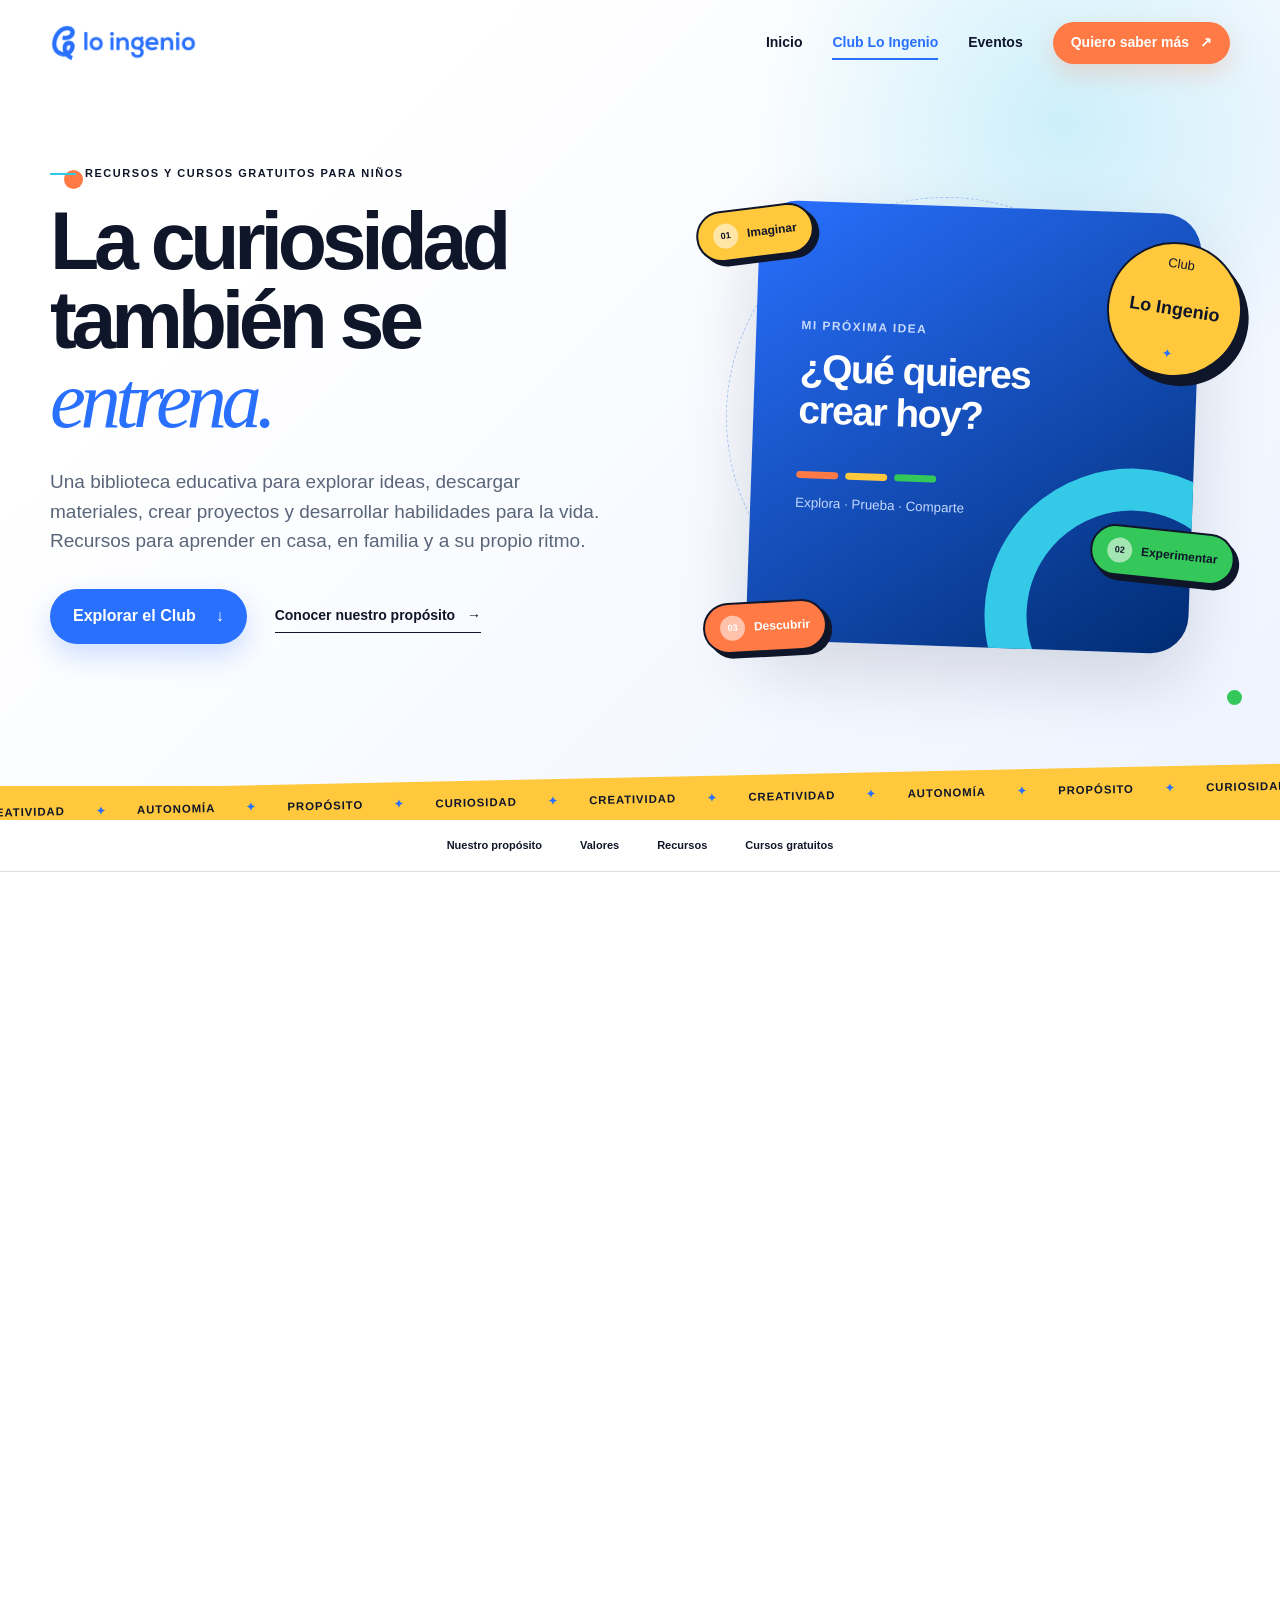
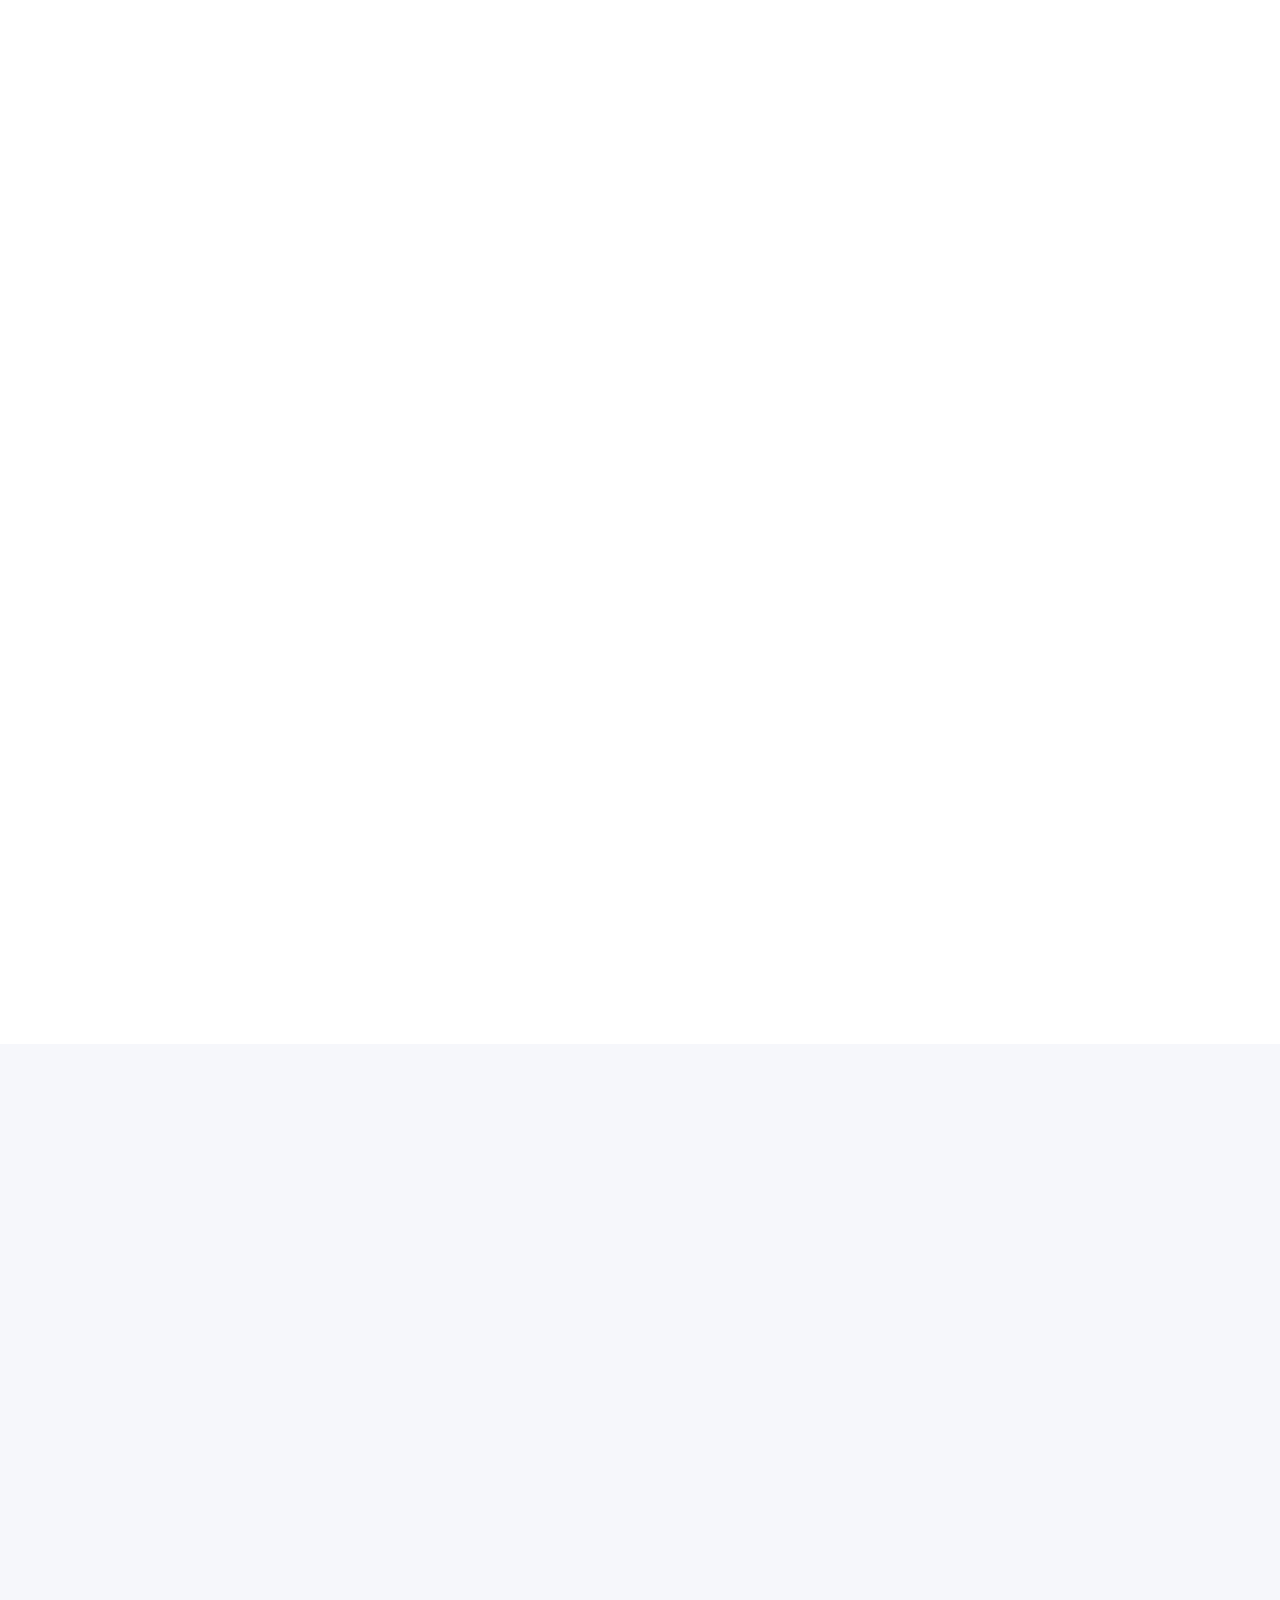
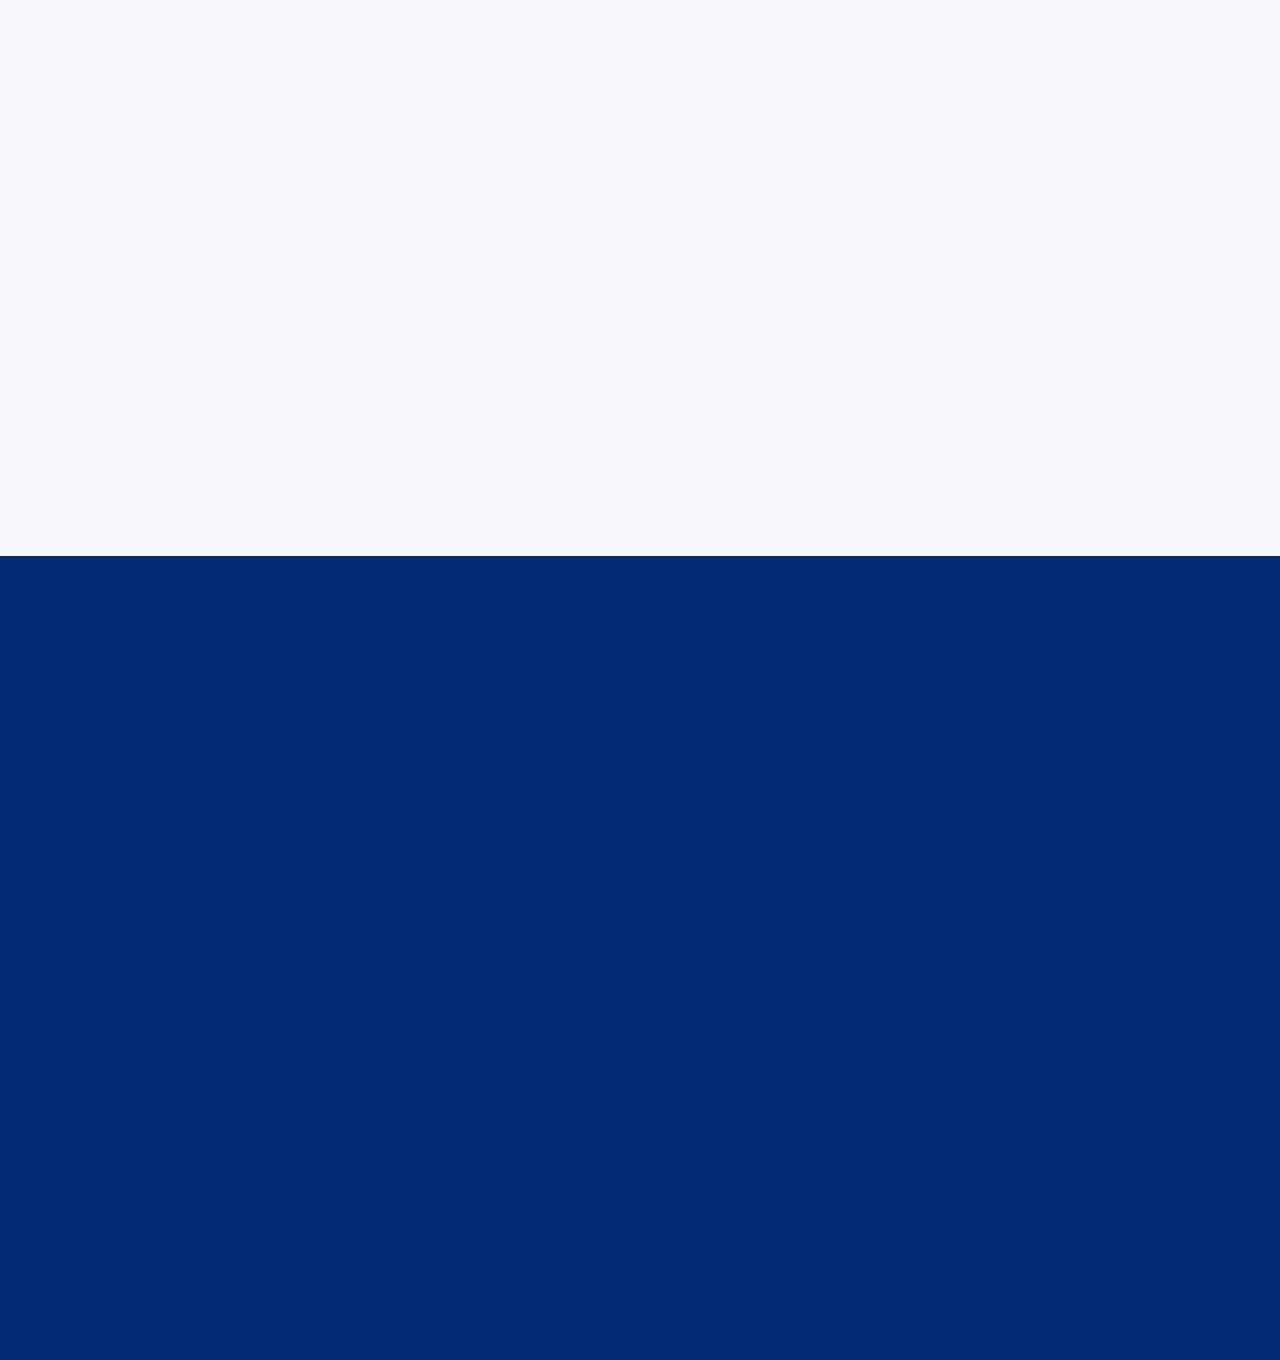
==== commit 6c30d639: "Optimizar SEO integral del sitio" ====
--- a/club/index.html
+++ b/club/index.html
@@ -1,18 +1,28 @@
 <!doctype html>
-<html lang="es">
+<html lang="es-CL">
 <head>
   <meta charset="utf-8">
   <meta name="viewport" content="width=device-width,initial-scale=1">
-  <meta name="description" content="Club Lo Ingenio: experiencias, recursos gratuitos y cursos para despertar habilidades que perduran.">
+  <meta name="description" content="Recursos educativos gratuitos para niños y familias: materiales descargables, actividades y cursos de tecnología para aprender haciendo en casa.">
+  <meta name="robots" content="index,follow,max-image-preview:large">
   <meta name="theme-color" content="#2970ff">
-  <meta property="og:title" content="Club Lo Ingenio | Explorar, crear y aprender">
-  <meta property="og:description" content="Un espacio educativo para niños, niñas y familias, con recursos y experiencias gratuitas.">
+  <meta property="og:title" content="Recursos educativos gratuitos para niños | Club Lo Ingenio">
+  <meta property="og:description" content="Materiales descargables y cursos gratuitos para desarrollar autonomía, creatividad, pensamiento lógico y habilidades digitales.">
   <meta property="og:type" content="website">
   <meta property="og:url" content="https://www.loingenio.org/club/">
-  <title>Club Lo Ingenio | Explorar, crear y aprender</title>
+  <meta property="og:image" content="https://www.loingenio.org/images/taller-ninos-aprendiendo.webp">
+  <meta property="og:image:alt" content="Niños aprendiendo y creando en una experiencia de Lo Ingenio">
+  <meta property="og:locale" content="es_CL">
+  <meta property="og:site_name" content="Lo Ingenio">
+  <meta name="twitter:card" content="summary_large_image">
+  <link rel="canonical" href="https://www.loingenio.org/club/">
+  <title>Recursos educativos gratuitos para niños | Club Lo Ingenio</title>
   <link rel="icon" href="../favicon.png" type="image/png">
   <link rel="stylesheet" href="club.css?v=20260723-6">
   <script src="club.js?v=20260723-4" defer></script>
+  <script type="application/ld+json">
+  {"@context":"https://schema.org","@graph":[{"@type":"CollectionPage","@id":"https://www.loingenio.org/club/#webpage","url":"https://www.loingenio.org/club/","name":"Recursos educativos gratuitos para niños | Club Lo Ingenio","description":"Biblioteca de materiales descargables y cursos gratuitos para niños y familias.","inLanguage":"es-CL","isPartOf":{"@id":"https://www.loingenio.org/#website"},"about":{"@id":"https://www.loingenio.org/#organization"}},{"@type":"BreadcrumbList","itemListElement":[{"@type":"ListItem","position":1,"name":"Inicio","item":"https://www.loingenio.org/"},{"@type":"ListItem","position":2,"name":"Club Lo Ingenio","item":"https://www.loingenio.org/club/"}]}]}
+  </script>
 </head>
 <body>
   <a class="skip-link" href="#contenido">Saltar al contenido</a>
@@ -37,9 +47,9 @@
       <div class="hero-spot spot-two" data-depth="0.14"></div>
       <div class="container hero-grid">
         <div class="hero-copy reveal">
-          <p class="eyebrow"><span></span> Bienvenidos al Club</p>
+          <p class="eyebrow"><span></span> Recursos y cursos gratuitos para niños</p>
           <h1>La curiosidad<br>también se <em>entrena.</em></h1>
-          <p class="hero-lead">Un espacio gratuito para explorar ideas, crear proyectos y desarrollar habilidades para la vida, en familia y a su propio ritmo.</p>
+          <p class="hero-lead">Una biblioteca educativa para explorar ideas, descargar materiales, crear proyectos y desarrollar habilidades para la vida. Recursos para aprender en casa, en familia y a su propio ritmo.</p>
           <div class="hero-actions">
             <a class="button" href="#recursos">Explorar el Club <span aria-hidden="true">↓</span></a>
             <a class="text-link" href="#proposito">Conocer nuestro propósito <span aria-hidden="true">→</span></a>
@@ -71,7 +81,7 @@
       <div class="container">
         <header class="section-heading reveal">
           <div><p class="eyebrow"><span></span> Sistema educativo Lo Ingenio</p><h2>Una idea clara.<br><em>Un impacto que crece.</em></h2></div>
-          <p>Un marco educativo diseñado para acompañar a niños, niñas y familias dentro y fuera del aula.</p>
+          <p>Una propuesta de educación complementaria diseñada en Chile para acompañar a niños, niñas y familias dentro y fuera del aula.</p>
         </header>
 
         <div class="essence-grid reveal">
@@ -126,13 +136,13 @@
     <section class="section resources" id="recursos">
       <div class="container">
         <header class="section-heading light reveal">
-          <div><p class="eyebrow"><span></span> Biblioteca del Club</p><h2>Recursos para aprender<br><em>más allá del aula.</em></h2></div>
-          <p>Materiales gratuitos, claros y listos para acompañar el aprendizaje y la vida cotidiana en familia.</p>
+          <div><p class="eyebrow"><span></span> Recursos educativos descargables</p><h2>Actividades gratuitas para aprender<br><em>más allá del aula.</em></h2></div>
+          <p>Materiales imprimibles para niños, claros y listos para acompañar el aprendizaje, las rutinas y la vida cotidiana en familia.</p>
         </header>
         <div class="resource-grid">
           <article class="resource-card resource-featured resource-available reveal">
             <div class="resource-top"><span>Rutinas y autonomía</span><b>Descarga gratuita</b></div>
-            <figure class="resource-cover"><img src="../kit-de-apoyo/portada-kit.webp" width="900" height="637" alt="Portada del Kit de Apoyo Visual" loading="lazy" decoding="async"></figure>
+            <figure class="resource-cover"><img src="../kit-de-apoyo/portada-kit.webp" width="1200" height="849" alt="Ilustración del Kit de Apoyo Visual" loading="lazy" decoding="async"></figure>
             <h3>Kit de Apoyo Visual</h3>
             <p>Un tablero visual para acompañar la rutina diaria de niños y niñas, fortalecer su autonomía y ayudarles a anticipar cada actividad de forma clara y amigable.</p>
             <a href="/kit-de-apoyo/">Ver y descargar el recurso <span>→</span></a>
@@ -154,8 +164,8 @@
     <section class="section courses" id="cursos">
       <div class="container">
         <header class="section-heading reveal">
-          <div><p class="eyebrow"><span></span> Cursos gratuitos</p><h2>Una idea puede convertirse<br>en un proyecto real.</h2></div>
-          <p>Experiencias prácticas para descubrir capacidades, construir y compartir algo propio.</p>
+          <div><p class="eyebrow"><span></span> Cursos online gratuitos para niños</p><h2>Una idea puede convertirse<br>en un proyecto digital.</h2></div>
+          <p>Experiencias prácticas de tecnología y creatividad para descubrir capacidades, resolver problemas y compartir un proyecto propio.</p>
         </header>
         <article class="course-product reveal">
           <figure class="course-image">
@@ -164,7 +174,7 @@
           <div class="course-copy">
             <p class="course-kicker">Programación + Tecnología + Creatividad</p>
             <h3>Creando mi primer videojuego con Scratch</h3>
-            <p>Curso introductorio para acercar a los niños al mundo de la creación digital, ejercitando el pensamiento lógico y la resolución de problemas.</p>
+            <p>Curso gratuito de Scratch para niños de nivel inicial. Aprenderán programación por bloques mientras crean su primer videojuego y ejercitan el pensamiento lógico y la resolución de problemas.</p>
             <div class="course-facts"><div><span>Modalidad</span><strong>Online y a su ritmo</strong></div><div><span>Nivel</span><strong>Introducción</strong></div><div><span>Resultado</span><strong>Un proyecto propio</strong></div></div>
             <a class="button" href="/cursos/primer-videojuego/">Quiero conocer el curso <span>→</span></a>
           </div>
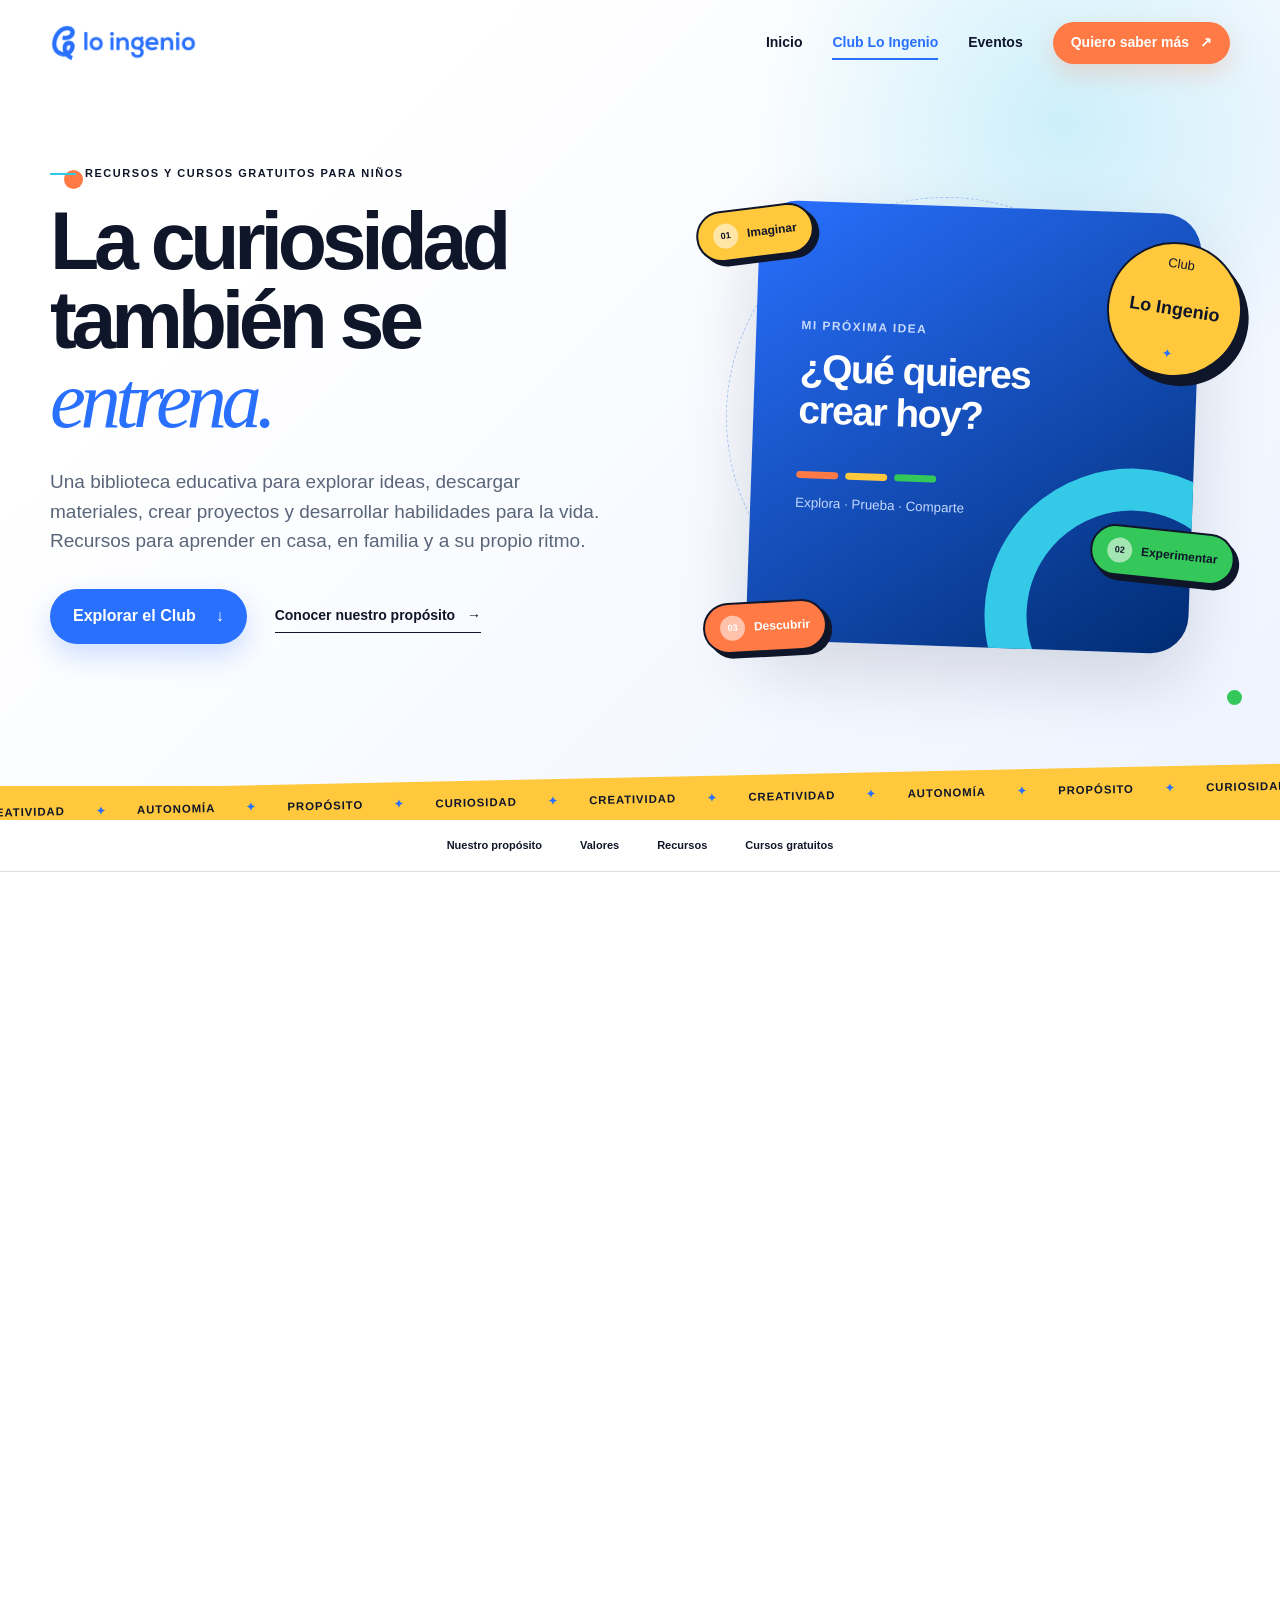
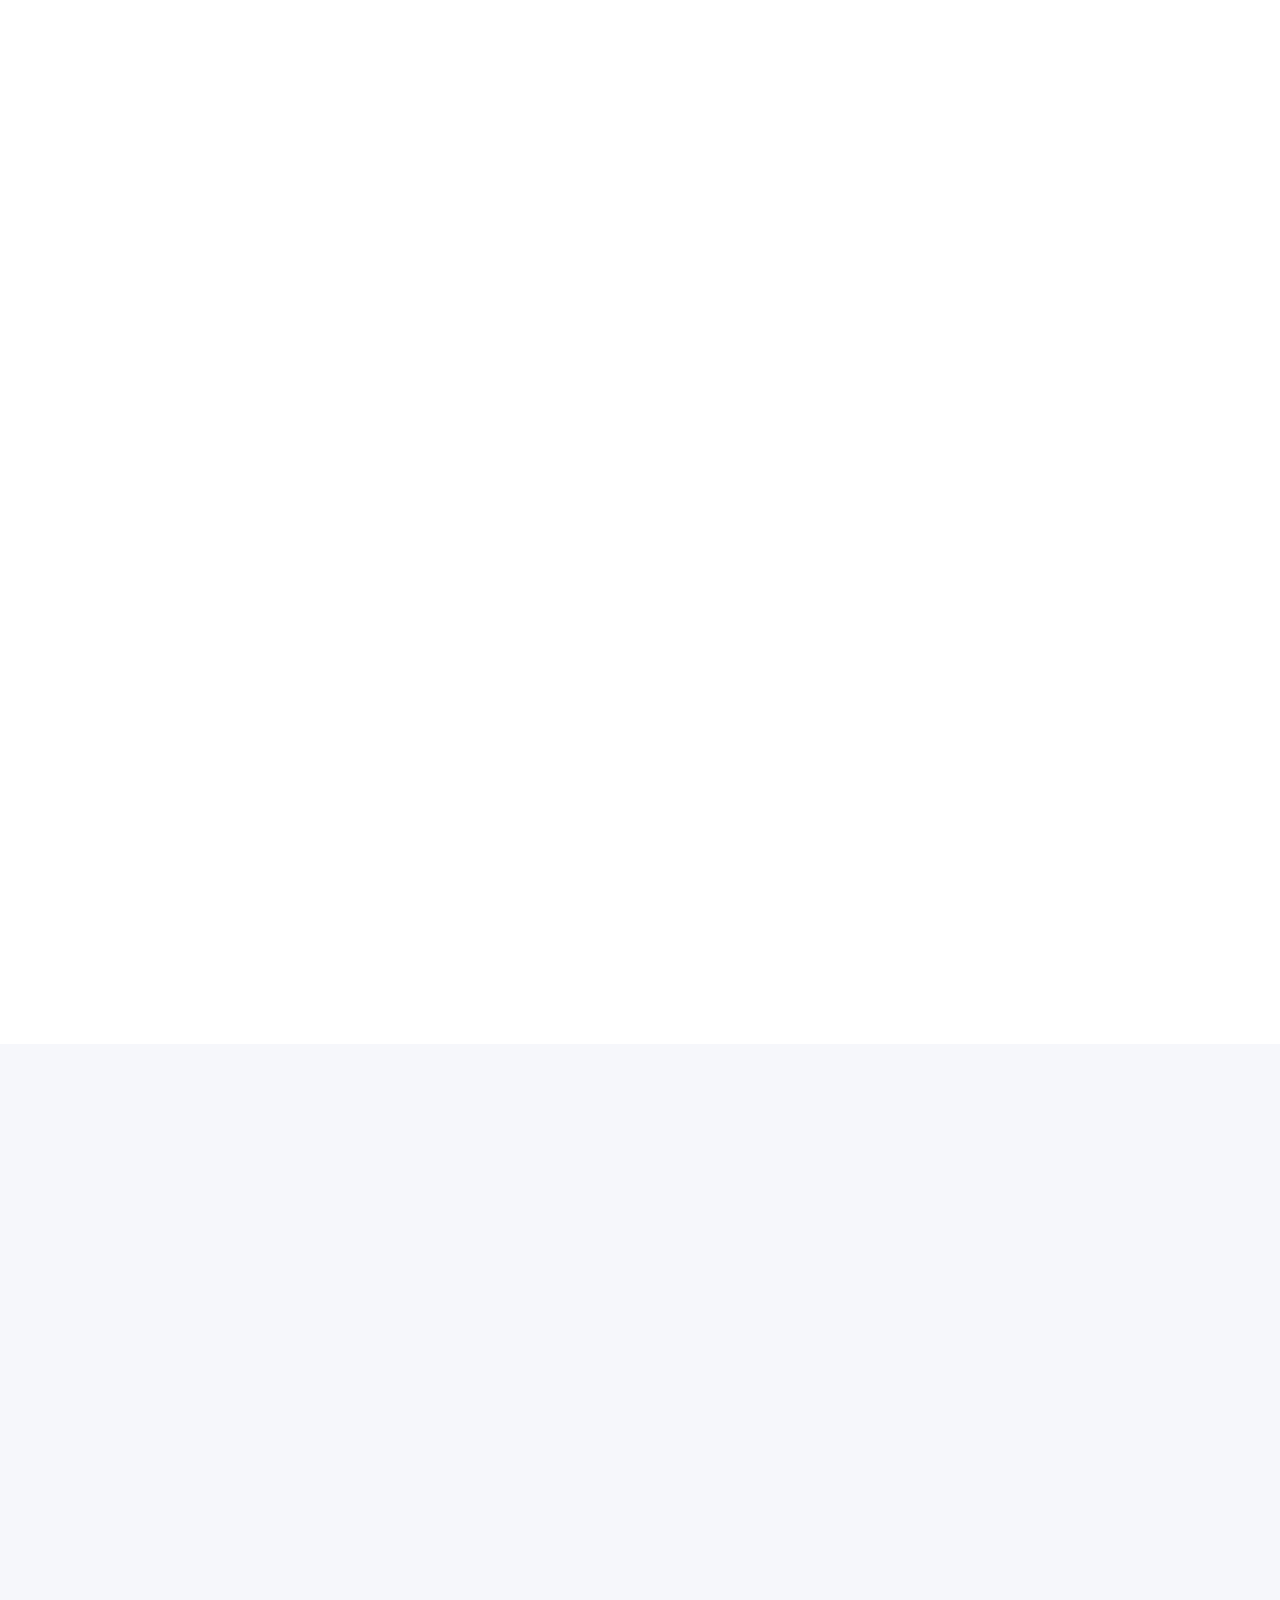
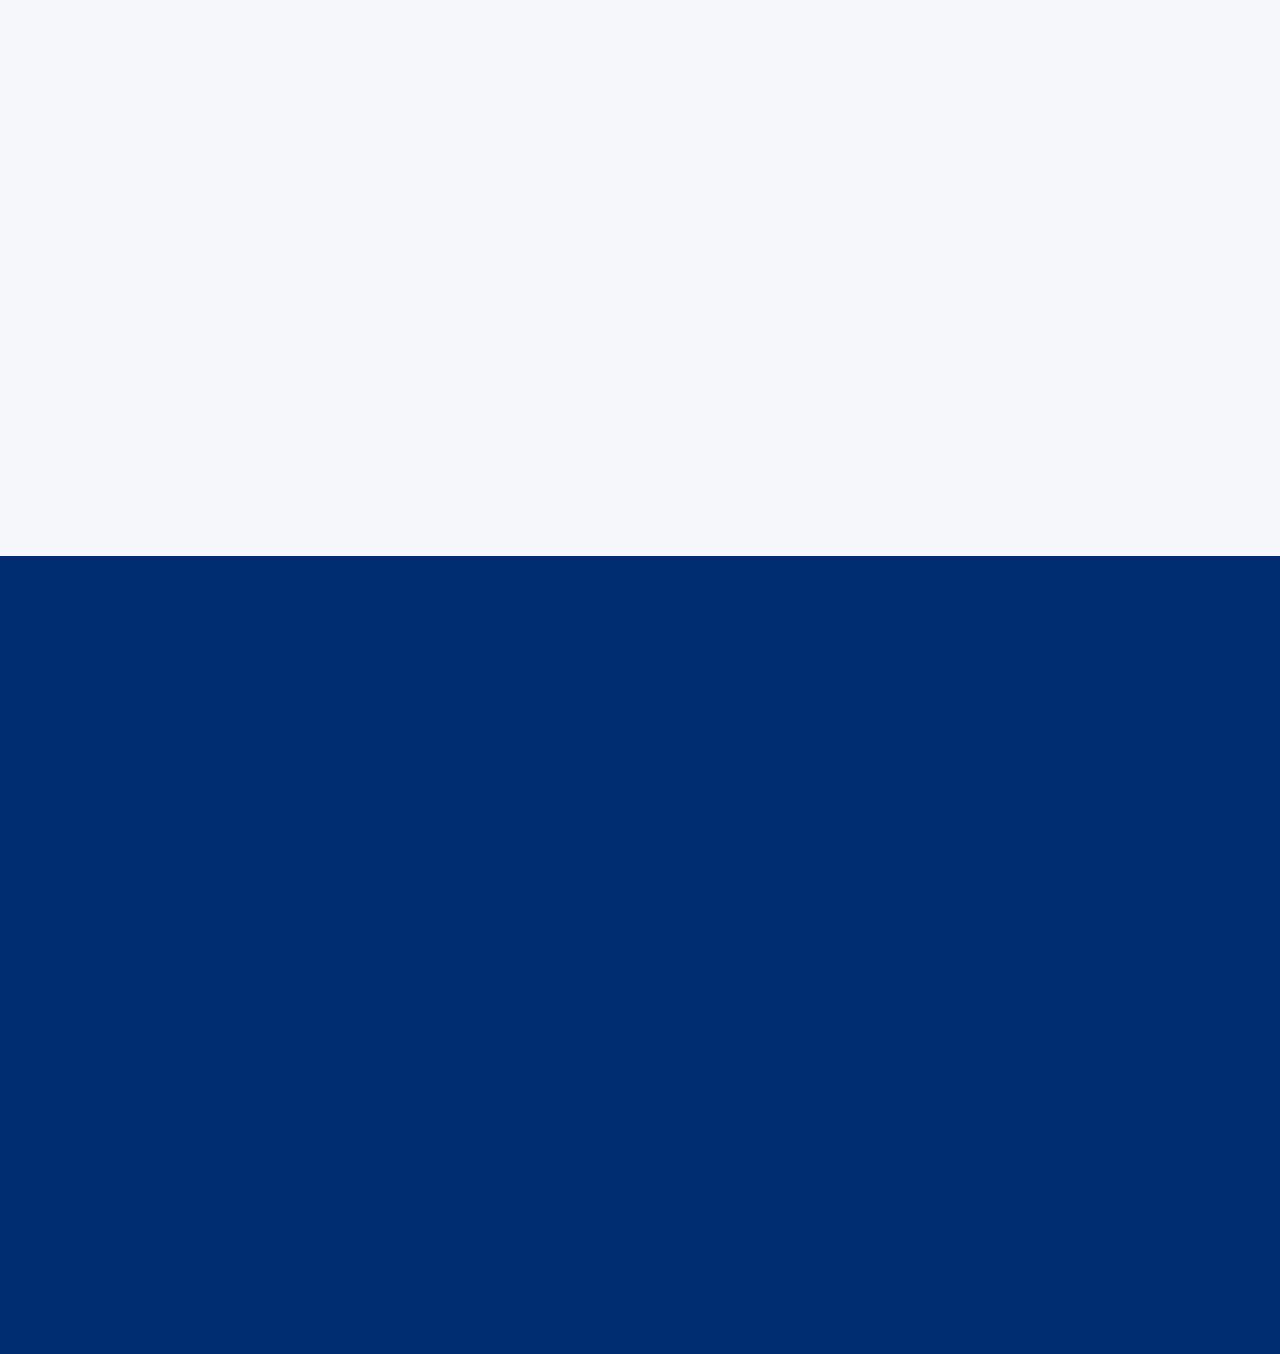
==== commit 6707e7d2: "Actualizar identidad global del footer" ====
--- a/club/index.html
+++ b/club/index.html
@@ -18,7 +18,7 @@
   <link rel="canonical" href="https://www.loingenio.org/club/">
   <title>Recursos educativos gratuitos para niños | Club Lo Ingenio</title>
   <link rel="icon" href="../favicon.png" type="image/png">
-  <link rel="stylesheet" href="club.css?v=20260723-6">
+  <link rel="stylesheet" href="club.css?v=20260724-1">
   <script src="club.js?v=20260723-4" defer></script>
   <script type="application/ld+json">
   {"@context":"https://schema.org","@graph":[{"@type":"CollectionPage","@id":"https://www.loingenio.org/club/#webpage","url":"https://www.loingenio.org/club/","name":"Recursos educativos gratuitos para niños | Club Lo Ingenio","description":"Biblioteca de materiales descargables y cursos gratuitos para niños y familias.","inLanguage":"es-CL","isPartOf":{"@id":"https://www.loingenio.org/#website"},"about":{"@id":"https://www.loingenio.org/#organization"}},{"@type":"BreadcrumbList","itemListElement":[{"@type":"ListItem","position":1,"name":"Inicio","item":"https://www.loingenio.org/"},{"@type":"ListItem","position":2,"name":"Club Lo Ingenio","item":"https://www.loingenio.org/club/"}]}]}
@@ -186,7 +186,7 @@
 
   <footer>
     <div class="container footer-grid">
-      <div><a class="logo footer-logo" href="/"><img src="../logo-lo-ingenio-white.png" width="640" height="165" alt="Lo Ingenio" loading="lazy" decoding="async"></a><p>Educación con propósito para entender,<br>crear y decidir mejor.</p></div>
+      <div><a class="footer-logo footer-mark" href="/" aria-label="Ir al inicio de Lo Ingenio"><img src="/footer-mark.svg" width="1080" height="1080" alt="" loading="lazy" decoding="async"></a><p>Lo ingenio es Educación con propósito.</p></div>
       <div><strong>Club Lo Ingenio</strong><a href="#recursos">Recursos descargables</a><a href="#cursos">Cursos gratuitos</a></div>
       <div><strong>Conversemos</strong><a href="mailto:hola@loingenio.org">hola@loingenio.org</a><div class="social-links"><a href="https://www.instagram.com/loingenio" target="_blank" rel="noopener noreferrer" aria-label="Instagram de Lo Ingenio"><svg viewBox="0 0 24 24" aria-hidden="true"><rect x="3" y="3" width="18" height="18" rx="5"/><circle cx="12" cy="12" r="4"/><circle cx="17.5" cy="6.5" r="1"/></svg></a><a href="https://www.facebook.com/loingenio/" target="_blank" rel="noopener noreferrer" aria-label="Facebook de Lo Ingenio"><svg viewBox="0 0 24 24" aria-hidden="true"><path d="M14 8h4V3h-4c-4 0-6 2.5-6 6v3H4v5h4v7h5v-7h4l1-5h-5V9c0-.7.3-1 1-1Z"/></svg></a><a href="https://www.youtube.com/@loingeniotv" target="_blank" rel="noopener noreferrer" aria-label="YouTube de Lo Ingenio"><svg viewBox="0 0 24 24" aria-hidden="true"><path d="M21.4 6.4a2.8 2.8 0 0 0-2-2C17.7 4 12 4 12 4s-5.7 0-7.4.4a2.8 2.8 0 0 0-2 2A29 29 0 0 0 2.2 12a29 29 0 0 0 .4 5.6 2.8 2.8 0 0 0 2 2C6.3 20 12 20 12 20s5.7 0 7.4-.4a2.8 2.8 0 0 0 2-2 29 29 0 0 0 .4-5.6 29 29 0 0 0-.4-5.6Z"/><path class="play" d="m10 15 5-3-5-3Z"/></svg></a></div></div>
     </div>
--- a/club/club.css
+++ b/club/club.css
@@ -124,3 +124,11 @@
 .resource-cover img{display:block;width:100%;height:100%;object-fit:cover}
 .resource-available p{color:#586579}
 .resource-available>a{color:var(--blue)}
+
+/* Identidad global del footer */
+.footer-logo.footer-mark{display:block;width:58px;height:58px}
+.footer-logo.footer-mark img{display:block;width:100%;height:100%;object-fit:contain;filter:brightness(0) invert(1)}
+.footer-grid>div:first-child>p{margin-top:15px;color:#fff;font-size:15px}
+.social-links img{display:block;width:19px;height:19px;object-fit:contain;filter:brightness(0) invert(1)}
+.social-links svg{display:none}.social-links a{position:relative}.social-links a:before{content:"";width:19px;height:19px;background:#fff;mask-repeat:no-repeat;mask-position:center;mask-size:contain;-webkit-mask-repeat:no-repeat;-webkit-mask-position:center;-webkit-mask-size:contain}.social-links a:nth-child(1):before{mask-image:url("/icon-instagram.svg");-webkit-mask-image:url("/icon-instagram.svg")}.social-links a:nth-child(2):before{mask-image:url("/icon-facebook.svg");-webkit-mask-image:url("/icon-facebook.svg")}.social-links a:nth-child(3):before{mask-image:url("/icon-youtube.svg");-webkit-mask-image:url("/icon-youtube.svg")}
+@media(max-width:620px){.footer-logo.footer-mark{width:50px;height:50px}}
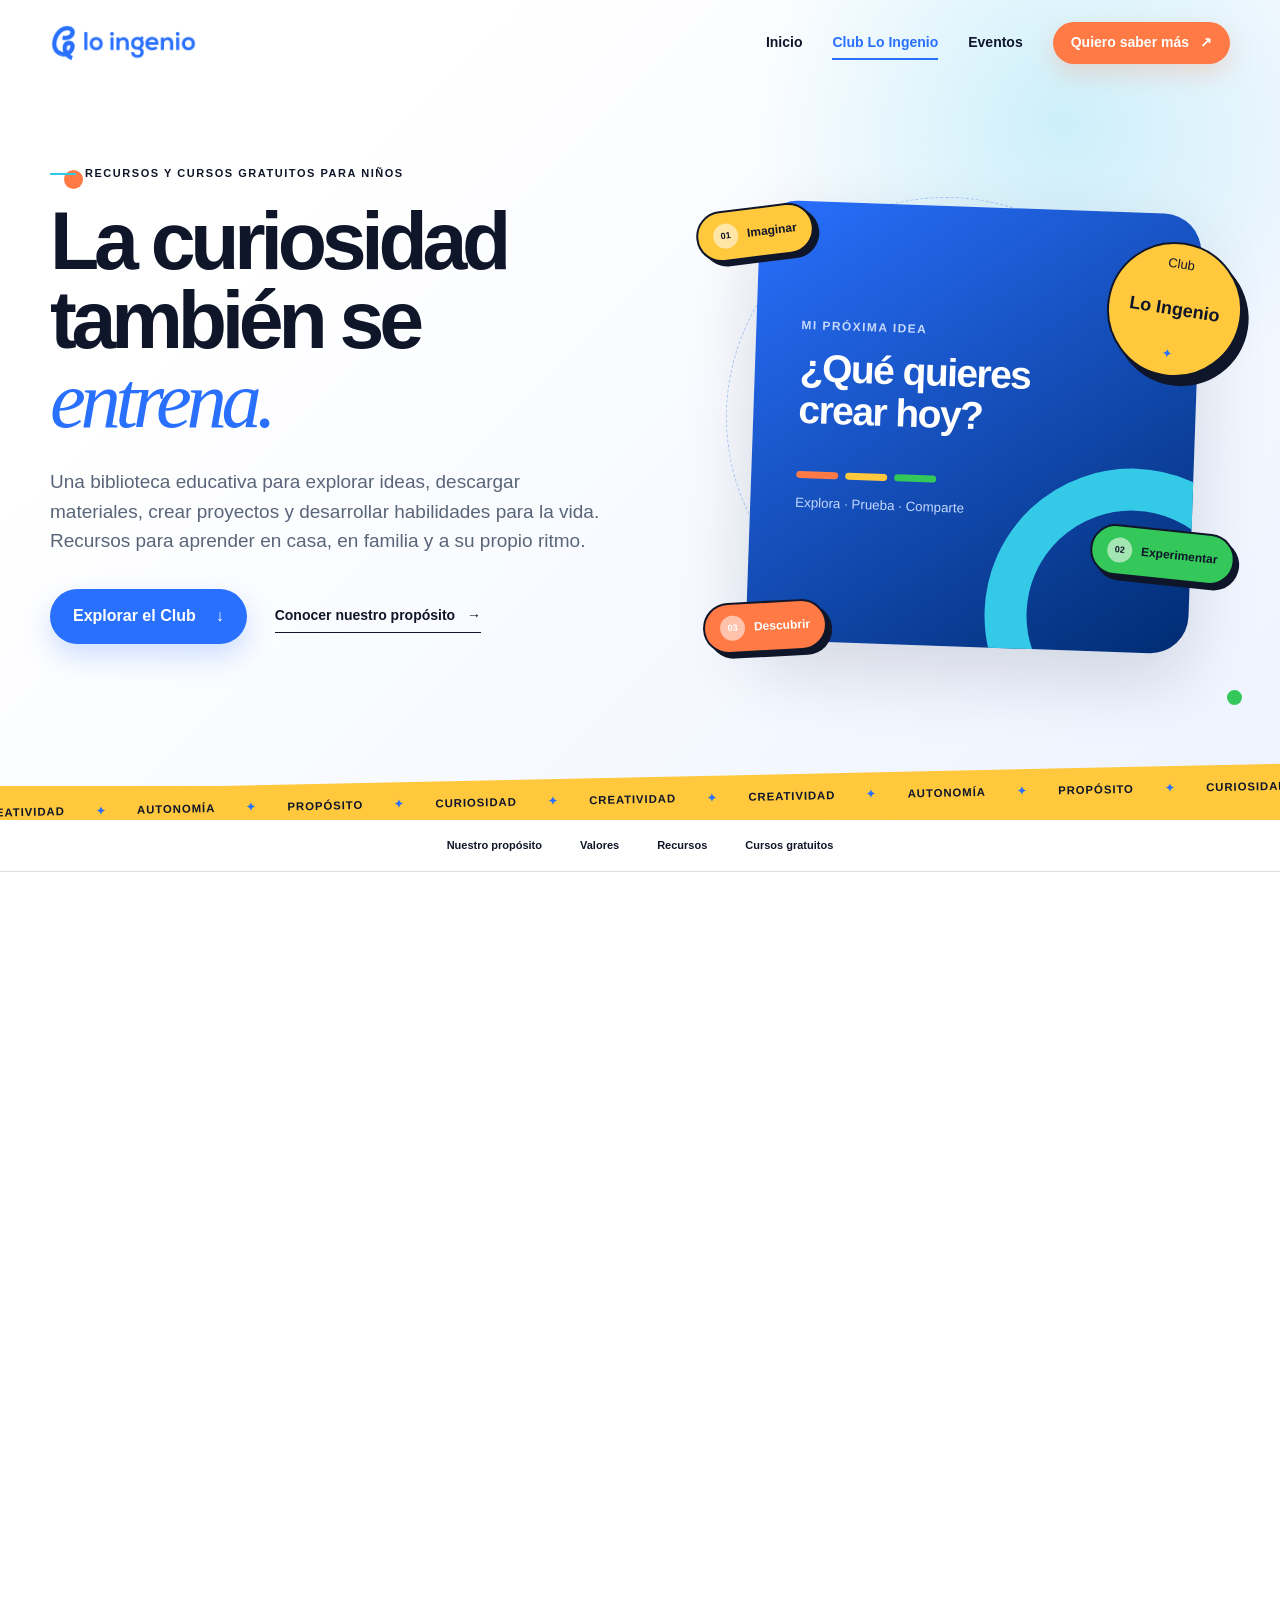
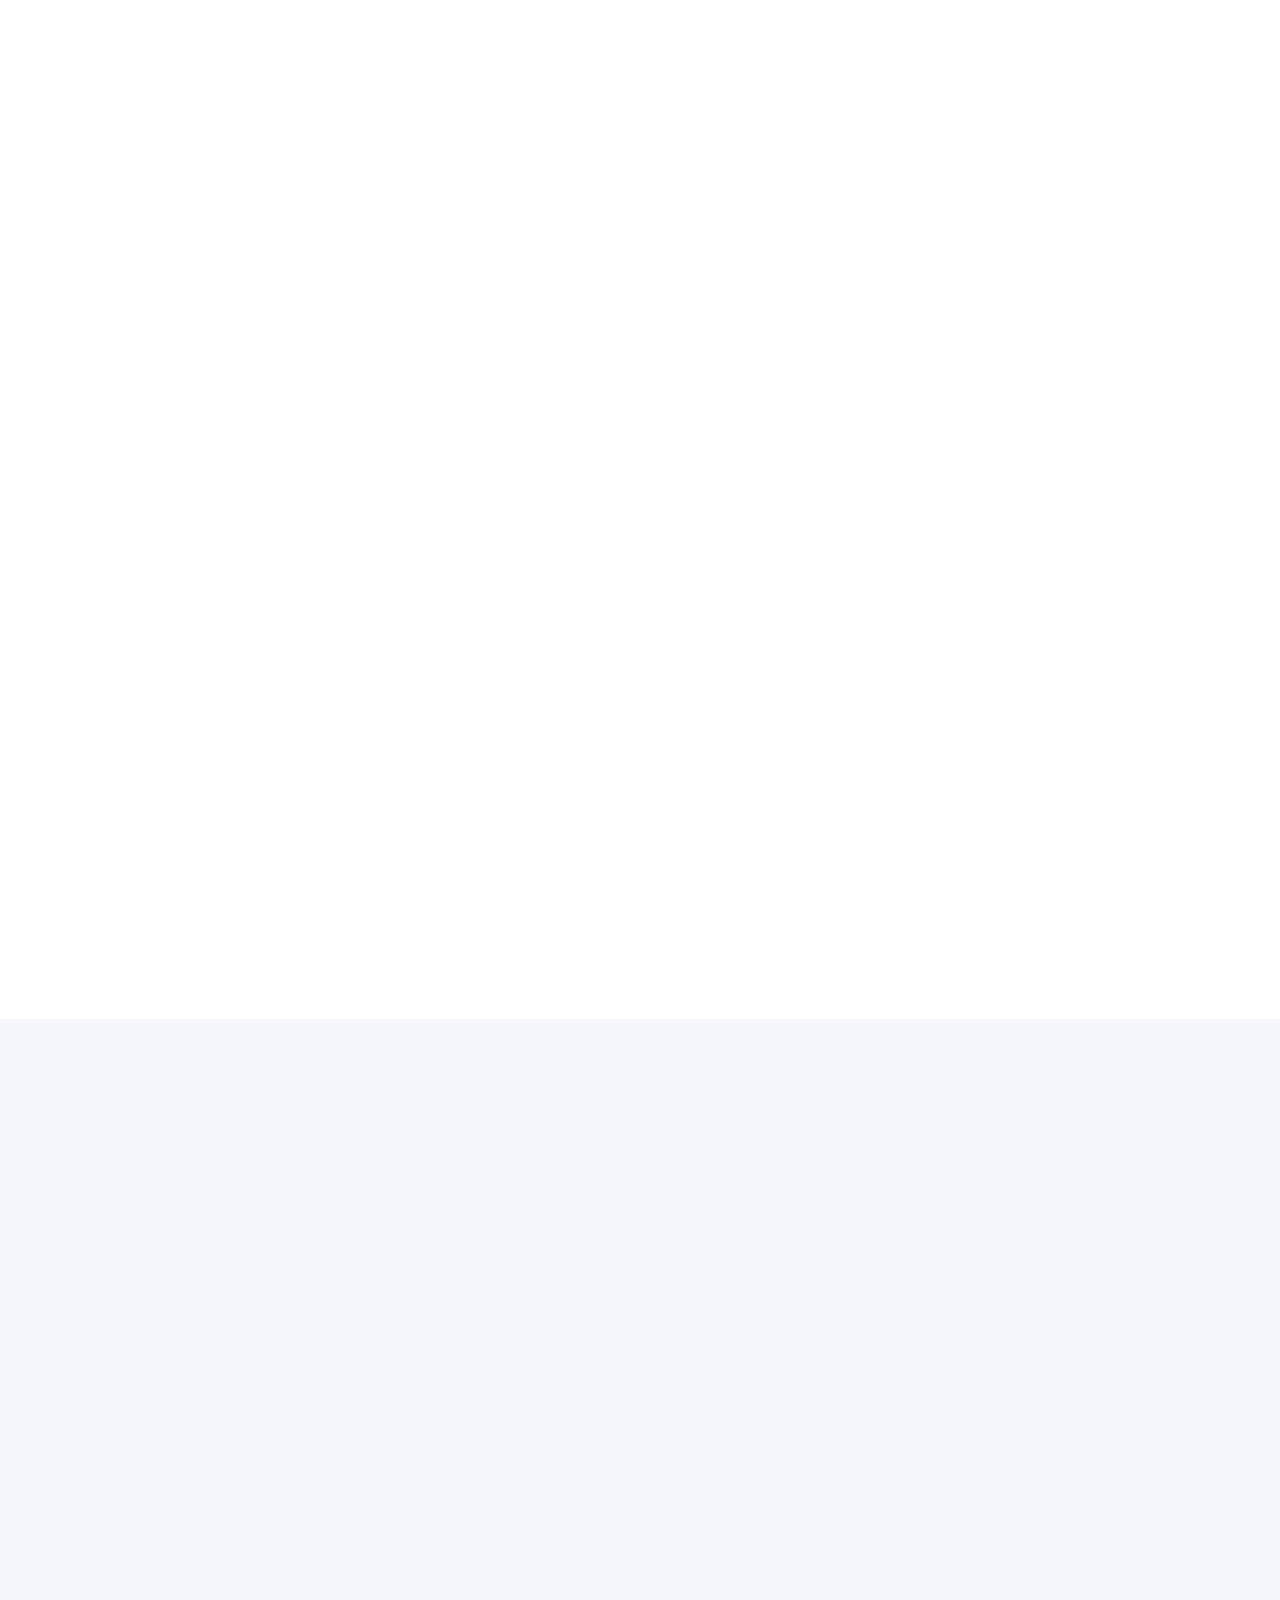
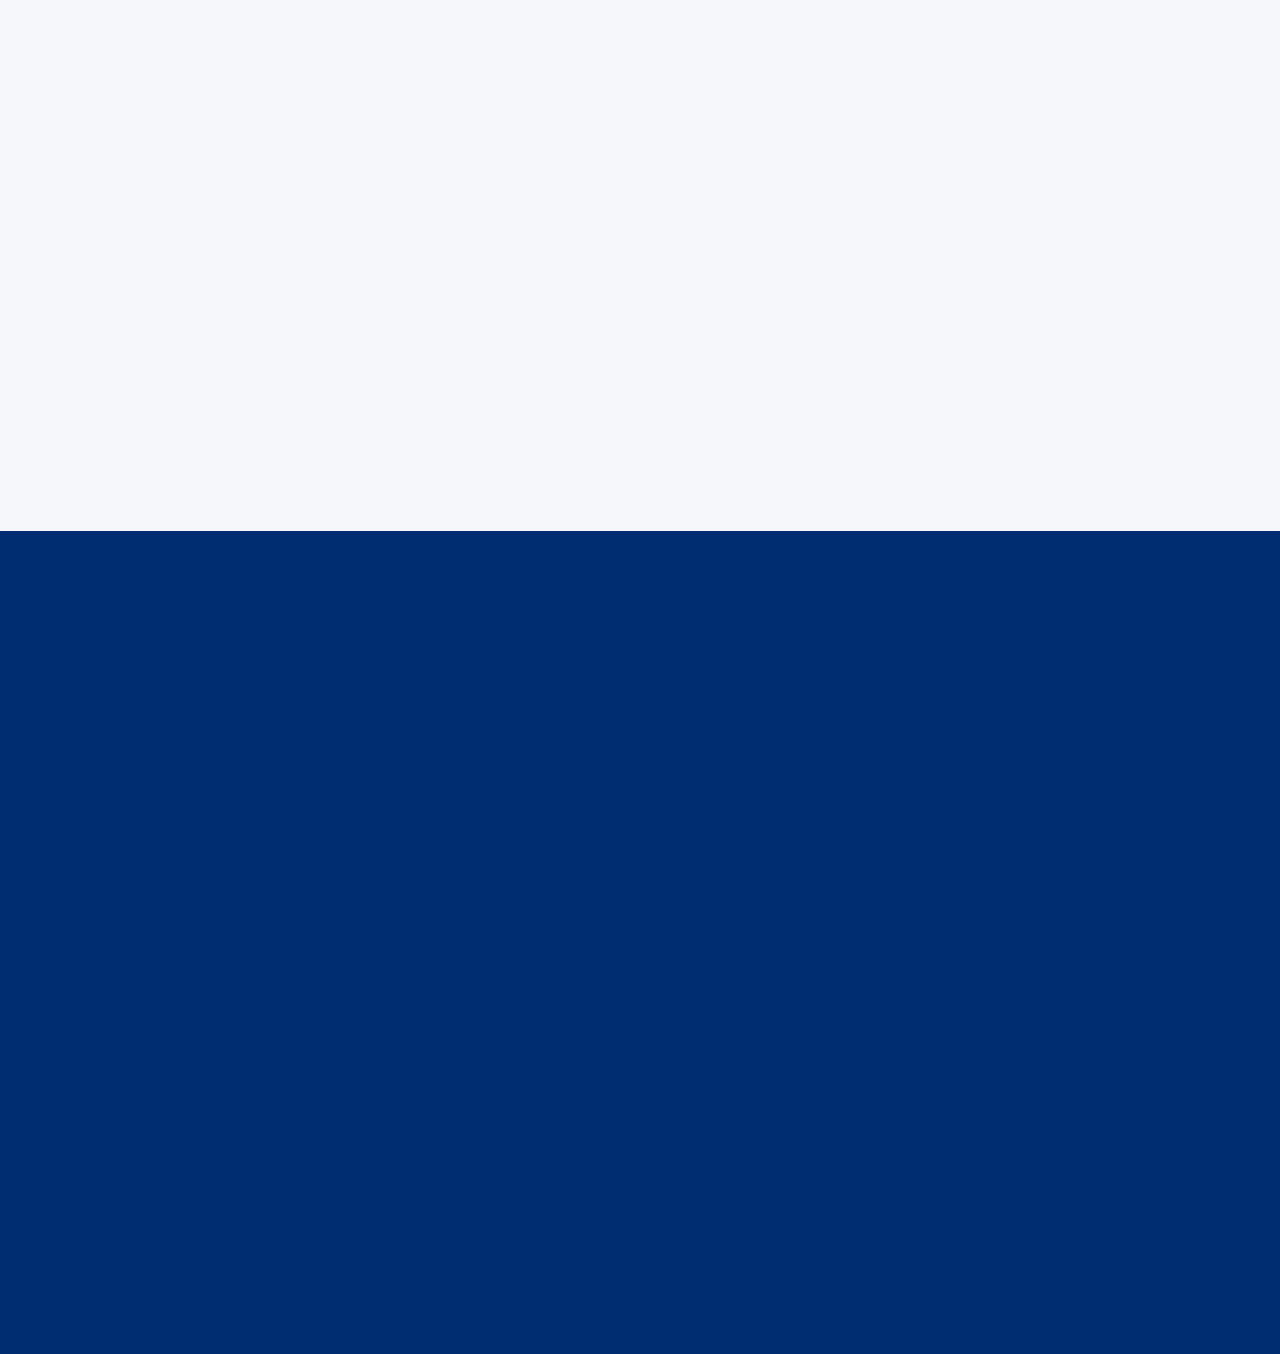
==== commit 02eff179: "Serenar sección de propósito del Club" ====
--- a/club/index.html
+++ b/club/index.html
@@ -18,7 +18,7 @@
   <link rel="canonical" href="https://www.loingenio.org/club/">
   <title>Recursos educativos gratuitos para niños | Club Lo Ingenio</title>
   <link rel="icon" href="../favicon.png" type="image/png">
-  <link rel="stylesheet" href="club.css?v=20260724-1">
+  <link rel="stylesheet" href="club.css?v=20260724-2">
   <script src="club.js?v=20260723-4" defer></script>
   <script type="application/ld+json">
   {"@context":"https://schema.org","@graph":[{"@type":"CollectionPage","@id":"https://www.loingenio.org/club/#webpage","url":"https://www.loingenio.org/club/","name":"Recursos educativos gratuitos para niños | Club Lo Ingenio","description":"Biblioteca de materiales descargables y cursos gratuitos para niños y familias.","inLanguage":"es-CL","isPartOf":{"@id":"https://www.loingenio.org/#website"},"about":{"@id":"https://www.loingenio.org/#organization"}},{"@type":"BreadcrumbList","itemListElement":[{"@type":"ListItem","position":1,"name":"Inicio","item":"https://www.loingenio.org/"},{"@type":"ListItem","position":2,"name":"Club Lo Ingenio","item":"https://www.loingenio.org/club/"}]}]}
@@ -89,7 +89,7 @@
             <div class="essence-photo mission-photo" role="img" aria-label="Niños aprendiendo y creando juntos"><span class="photo-label">Aprender haciendo</span></div>
             <div class="essence-copy">
               <span class="essence-number">01</span><p class="essence-kicker">Lo que hacemos hoy</p>
-              <h3>Nuestra<br>misión</h3>
+              <h3>Misión</h3>
               <p>Impulsar el desarrollo de habilidades en niños y niñas mediante experiencias de aprendizaje creativas, prácticas e innovadoras, complementando la educación y acompañando a las familias.</p>
               <span class="essence-action">Crear · Conectar · Acompañar <b>↗</b></span>
             </div>
@@ -97,7 +97,7 @@
           <article class="essence-card vision-card" tabindex="0">
             <div class="essence-copy">
               <span class="essence-number">02</span><p class="essence-kicker">Hacia dónde avanzamos</p>
-              <h3>Nuestra<br>visión</h3>
+              <h3>Visión</h3>
               <p>Ser la plataforma educativa de referencia en Chile y Latinoamérica, reconocida por transformar el aprendizaje y preparar a niños y niñas para los desafíos del futuro.</p>
               <span class="essence-action">Chile · Latinoamérica · Futuro <b>↗</b></span>
             </div>
@@ -107,7 +107,7 @@
             <div class="philosophy-mark" aria-hidden="true"><span>✦</span><i>Explorar</i><i>Crear</i><i>Aprender</i></div>
             <div class="essence-copy">
               <span class="essence-number">03</span><p class="essence-kicker">Lo que creemos</p>
-              <h3>Nuestra filosofía</h3>
+              <h3>Filosofía</h3>
               <p>Creemos que una educación de calidad nace de experiencias que inspiran a explorar, crear y aprender con entusiasmo. Esa convicción guía cada recurso, actividad y solución educativa.</p>
               <span class="essence-action">Curiosidad en acción <b>✦</b></span>
             </div>
--- a/club/club.css
+++ b/club/club.css
@@ -132,3 +132,11 @@
 .social-links img{display:block;width:19px;height:19px;object-fit:contain;filter:brightness(0) invert(1)}
 .social-links svg{display:none}.social-links a{position:relative}.social-links a:before{content:"";width:19px;height:19px;background:#fff;mask-repeat:no-repeat;mask-position:center;mask-size:contain;-webkit-mask-repeat:no-repeat;-webkit-mask-position:center;-webkit-mask-size:contain}.social-links a:nth-child(1):before{mask-image:url("/icon-instagram.svg");-webkit-mask-image:url("/icon-instagram.svg")}.social-links a:nth-child(2):before{mask-image:url("/icon-facebook.svg");-webkit-mask-image:url("/icon-facebook.svg")}.social-links a:nth-child(3):before{mask-image:url("/icon-youtube.svg");-webkit-mask-image:url("/icon-youtube.svg")}
 @media(max-width:620px){.footer-logo.footer-mark{width:50px;height:50px}}
+
+/* Esencia editorial: fotografías estáticas y un único gesto en Filosofía */
+.essence-photo{background-size:cover;transition:none}
+.essence-card:hover .essence-photo,.essence-card:focus .essence-photo{background-size:cover}
+.essence-copy{transition:none}
+.philosophy-mark>span{animation:philosophy-orbit 7s linear infinite;will-change:transform}
+@keyframes philosophy-orbit{0%{transform:translate3d(0,-7px,0) rotate(0)}25%{transform:translate3d(7px,0,0) rotate(8deg)}50%{transform:translate3d(0,7px,0) rotate(16deg)}75%{transform:translate3d(-7px,0,0) rotate(24deg)}100%{transform:translate3d(0,-7px,0) rotate(32deg)}}
+@media(update:slow){.philosophy-mark>span{animation:none;will-change:auto}}
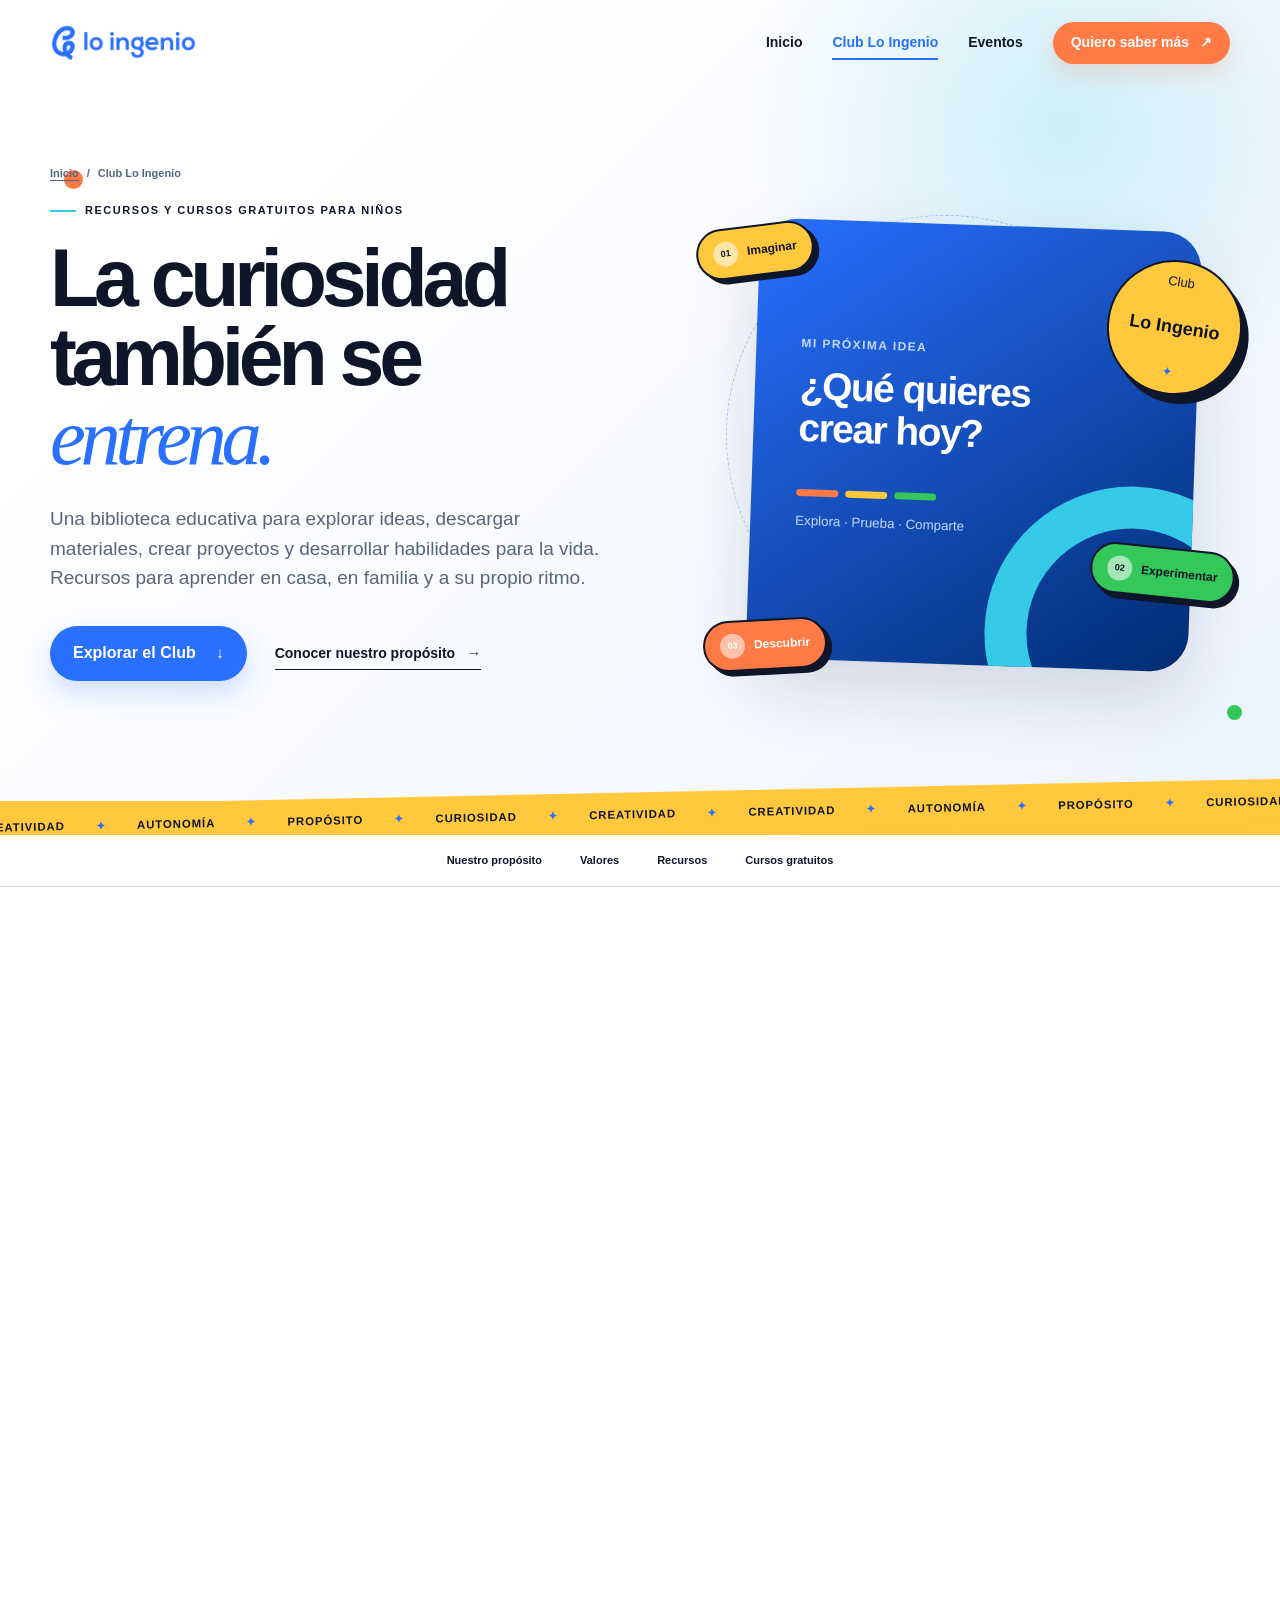
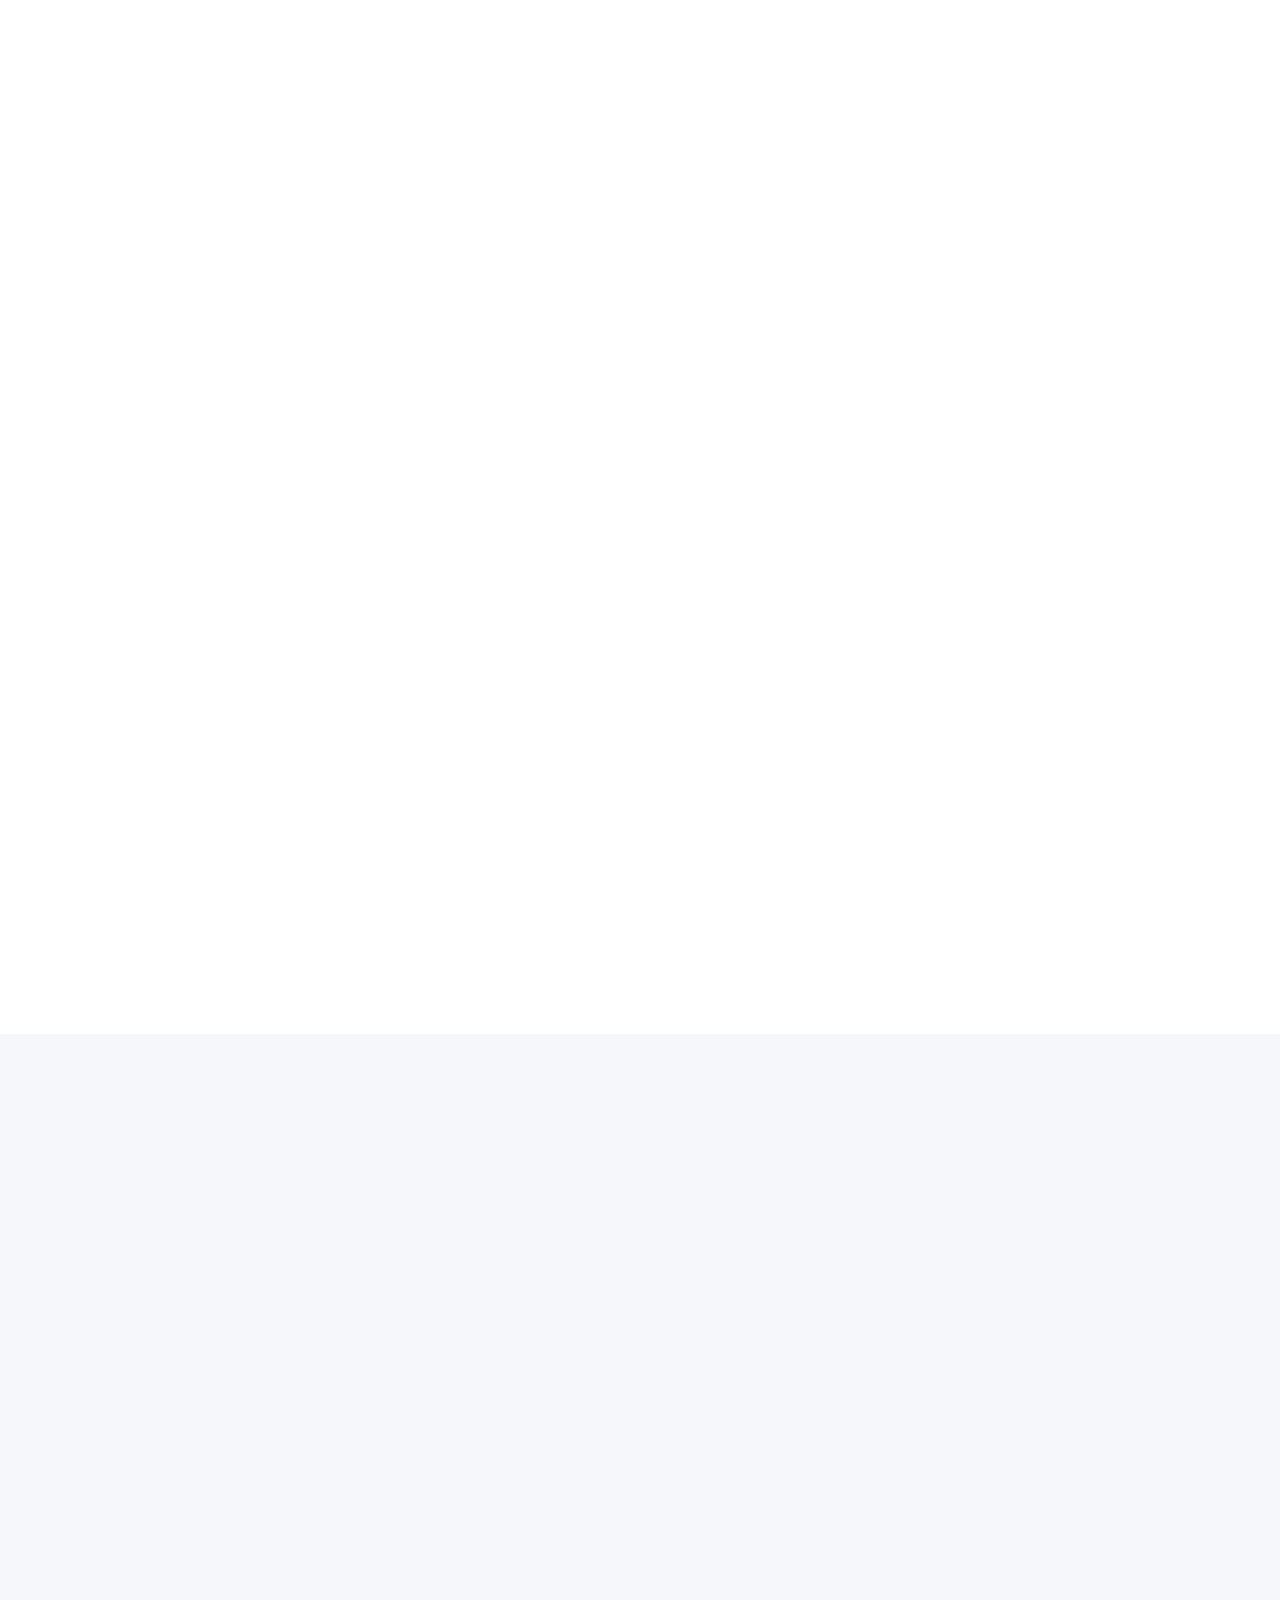
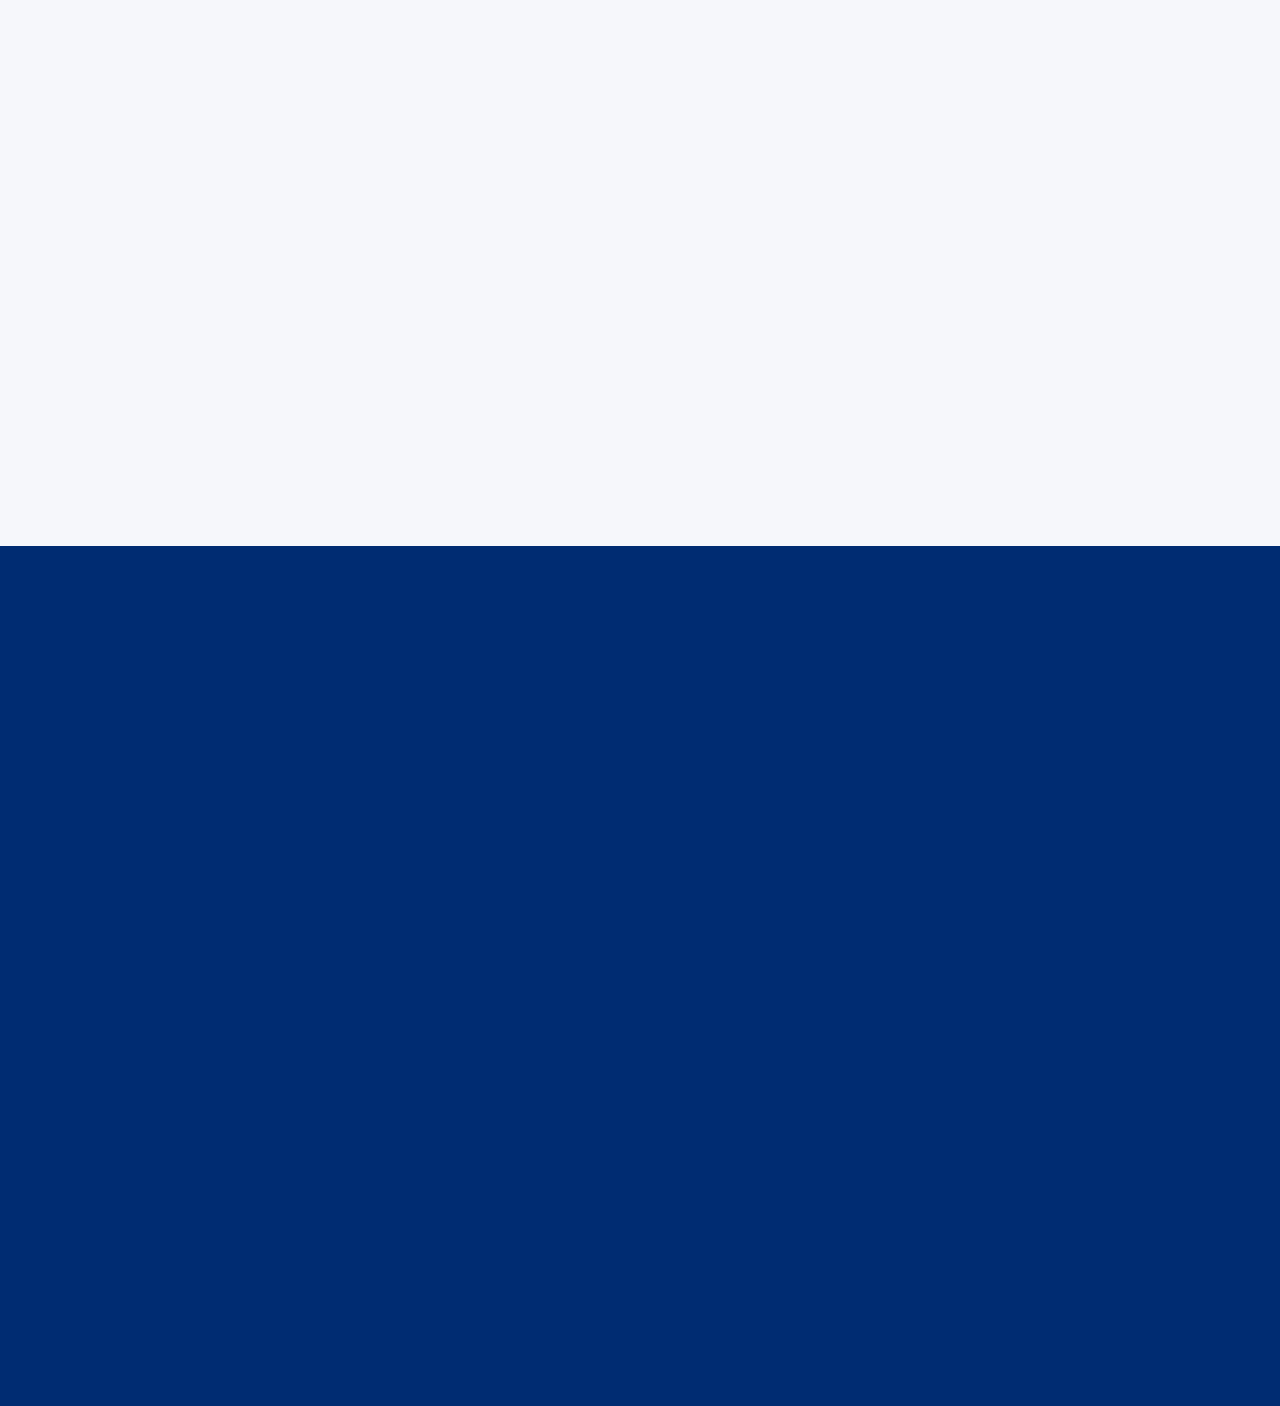
==== commit 2202aaf1: "Mejorar SEO y enlaces del Club Lo Ingenio" ====
--- a/club/index.html
+++ b/club/index.html
@@ -4,6 +4,7 @@
   <meta charset="utf-8">
   <meta name="viewport" content="width=device-width,initial-scale=1">
   <meta name="description" content="Recursos educativos gratuitos para niños y familias: materiales descargables, actividades y cursos de tecnología para aprender haciendo en casa.">
+  <meta name="author" content="Lo Ingenio">
   <meta name="robots" content="index,follow,max-image-preview:large">
   <meta name="theme-color" content="#2970ff">
   <meta property="og:title" content="Recursos educativos gratuitos para niños | Club Lo Ingenio">
@@ -18,10 +19,10 @@
   <link rel="canonical" href="https://www.loingenio.org/club/">
   <title>Recursos educativos gratuitos para niños | Club Lo Ingenio</title>
   <link rel="icon" href="../favicon.png" type="image/png">
-  <link rel="stylesheet" href="club.css?v=20260724-2">
+  <link rel="stylesheet" href="club.css?v=20260726-1">
   <script src="club.js?v=20260723-4" defer></script>
   <script type="application/ld+json">
-  {"@context":"https://schema.org","@graph":[{"@type":"CollectionPage","@id":"https://www.loingenio.org/club/#webpage","url":"https://www.loingenio.org/club/","name":"Recursos educativos gratuitos para niños | Club Lo Ingenio","description":"Biblioteca de materiales descargables y cursos gratuitos para niños y familias.","inLanguage":"es-CL","isPartOf":{"@id":"https://www.loingenio.org/#website"},"about":{"@id":"https://www.loingenio.org/#organization"}},{"@type":"BreadcrumbList","itemListElement":[{"@type":"ListItem","position":1,"name":"Inicio","item":"https://www.loingenio.org/"},{"@type":"ListItem","position":2,"name":"Club Lo Ingenio","item":"https://www.loingenio.org/club/"}]}]}
+  {"@context":"https://schema.org","@graph":[{"@type":"CollectionPage","@id":"https://www.loingenio.org/club/#webpage","url":"https://www.loingenio.org/club/","name":"Recursos educativos gratuitos para niños | Club Lo Ingenio","description":"Biblioteca de materiales educativos descargables y cursos online gratuitos para niños y familias.","dateModified":"2026-07-26","inLanguage":"es-CL","isPartOf":{"@id":"https://www.loingenio.org/#website"},"about":{"@id":"https://www.loingenio.org/#organization"},"hasPart":[{"@id":"https://www.loingenio.org/kit-de-apoyo/#resource"},{"@id":"https://www.loingenio.org/cursos/primer-videojuego/#course"}]},{"@type":"ItemList","@id":"https://www.loingenio.org/club/#catalogo","name":"Recursos y cursos gratuitos de Lo Ingenio","itemListElement":[{"@type":"ListItem","position":1,"name":"Kit de Apoyo Visual","url":"https://www.loingenio.org/kit-de-apoyo/"},{"@type":"ListItem","position":2,"name":"Creando mi primer videojuego con Scratch","url":"https://www.loingenio.org/cursos/primer-videojuego/"}]},{"@type":"BreadcrumbList","itemListElement":[{"@type":"ListItem","position":1,"name":"Inicio","item":"https://www.loingenio.org/"},{"@type":"ListItem","position":2,"name":"Club Lo Ingenio","item":"https://www.loingenio.org/club/"}]}]}
   </script>
 </head>
 <body>
@@ -47,6 +48,7 @@
       <div class="hero-spot spot-two" data-depth="0.14"></div>
       <div class="container hero-grid">
         <div class="hero-copy reveal">
+          <nav class="breadcrumb" aria-label="Migas de pan"><a href="/">Inicio</a><span aria-hidden="true">/</span><span aria-current="page">Club Lo Ingenio</span></nav>
           <p class="eyebrow"><span></span> Recursos y cursos gratuitos para niños</p>
           <h1>La curiosidad<br>también se <em>entrena.</em></h1>
           <p class="hero-lead">Una biblioteca educativa para explorar ideas, descargar materiales, crear proyectos y desarrollar habilidades para la vida. Recursos para aprender en casa, en familia y a su propio ritmo.</p>
@@ -187,7 +189,7 @@
   <footer>
     <div class="container footer-grid">
       <div><a class="footer-logo footer-mark" href="/" aria-label="Ir al inicio de Lo Ingenio"><img src="/footer-mark.svg" width="1080" height="1080" alt="" loading="lazy" decoding="async"></a><p>Lo ingenio es Educación con propósito.</p></div>
-      <div><strong>Club Lo Ingenio</strong><a href="#recursos">Recursos descargables</a><a href="#cursos">Cursos gratuitos</a></div>
+      <div><strong>Club Lo Ingenio</strong><a href="#recursos">Recursos educativos gratuitos</a><a href="/kit-de-apoyo/">Kit de apoyo visual</a><a href="/cursos/primer-videojuego/">Curso de Scratch para niños</a><a href="/#eventos">Talleres de oratoria infantil</a></div>
       <div><strong>Conversemos</strong><a href="mailto:hola@loingenio.org">hola@loingenio.org</a><div class="social-links"><a href="https://www.instagram.com/loingenio" target="_blank" rel="noopener noreferrer" aria-label="Instagram de Lo Ingenio"><svg viewBox="0 0 24 24" aria-hidden="true"><rect x="3" y="3" width="18" height="18" rx="5"/><circle cx="12" cy="12" r="4"/><circle cx="17.5" cy="6.5" r="1"/></svg></a><a href="https://www.facebook.com/loingenio/" target="_blank" rel="noopener noreferrer" aria-label="Facebook de Lo Ingenio"><svg viewBox="0 0 24 24" aria-hidden="true"><path d="M14 8h4V3h-4c-4 0-6 2.5-6 6v3H4v5h4v7h5v-7h4l1-5h-5V9c0-.7.3-1 1-1Z"/></svg></a><a href="https://www.youtube.com/@loingeniotv" target="_blank" rel="noopener noreferrer" aria-label="YouTube de Lo Ingenio"><svg viewBox="0 0 24 24" aria-hidden="true"><path d="M21.4 6.4a2.8 2.8 0 0 0-2-2C17.7 4 12 4 12 4s-5.7 0-7.4.4a2.8 2.8 0 0 0-2 2A29 29 0 0 0 2.2 12a29 29 0 0 0 .4 5.6 2.8 2.8 0 0 0 2 2C6.3 20 12 20 12 20s5.7 0 7.4-.4a2.8 2.8 0 0 0 2-2 29 29 0 0 0 .4-5.6 29 29 0 0 0-.4-5.6Z"/><path class="play" d="m10 15 5-3-5-3Z"/></svg></a></div></div>
     </div>
     <div class="container footer-bottom"><span>© <span data-year></span> Lo Ingenio</span><span>Hecho con curiosidad en Chile.</span><a href="#club">Volver arriba ↑</a></div>
--- a/club/club.css
+++ b/club/club.css
@@ -65,8 +65,8 @@
 .vision-card .essence-copy{background:var(--turquoise);color:var(--navy)}
 .essence-photo{position:relative;min-height:430px;background-position:center;background-size:cover;overflow:hidden;transition:background-size .6s}
 .essence-photo:after{content:"";position:absolute;inset:0;background:linear-gradient(180deg,transparent 55%,rgba(0,44,114,.55))}
-.mission-photo{background-image:url("https://images.unsplash.com/photo-1509062522246-3755977927d7?auto=format&fit=crop&w=1400&q=85")}
-.vision-photo{background-image:url("https://images.unsplash.com/photo-1503454537195-1dcabb73ffb9?auto=format&fit=crop&w=1400&q=85")}
+.mission-photo{background-image:url("/images/taller-ninos-aprendiendo.webp")}
+.vision-photo{background-image:url("/images/proyecto-creativo-nina.webp")}
 .essence-card:hover .essence-photo,.essence-card:focus .essence-photo{background-size:106%}
 .photo-label{position:absolute;z-index:2;left:25px;bottom:23px;padding:7px 10px;border:1px solid rgba(255,255,255,.6);border-radius:999px;color:#fff;font-size:9px;text-transform:uppercase;letter-spacing:.12em;font-weight:800;backdrop-filter:blur(7px)}
 .philosophy-card{grid-template-columns:.7fr 1.3fr;background:var(--yellow);color:var(--navy)}
@@ -133,6 +133,11 @@
 .social-links svg{display:none}.social-links a{position:relative}.social-links a:before{content:"";width:19px;height:19px;background:#fff;mask-repeat:no-repeat;mask-position:center;mask-size:contain;-webkit-mask-repeat:no-repeat;-webkit-mask-position:center;-webkit-mask-size:contain}.social-links a:nth-child(1):before{mask-image:url("/icon-instagram.svg");-webkit-mask-image:url("/icon-instagram.svg")}.social-links a:nth-child(2):before{mask-image:url("/icon-facebook.svg");-webkit-mask-image:url("/icon-facebook.svg")}.social-links a:nth-child(3):before{mask-image:url("/icon-youtube.svg");-webkit-mask-image:url("/icon-youtube.svg")}
 @media(max-width:620px){.footer-logo.footer-mark{width:50px;height:50px}}
 
+/* Migas de pan discretas para orientar la navegación y reforzar la jerarquía. */
+.breadcrumb{display:flex;align-items:center;gap:8px;margin-bottom:20px;color:#52647f;font-size:11px;font-weight:750}
+.breadcrumb a{text-decoration:underline;text-underline-offset:3px}
+.breadcrumb a:hover{color:var(--blue)}
+
 /* Esencia editorial: fotografías estáticas y un único gesto en Filosofía */
 .essence-photo{background-size:cover;transition:none}
 .essence-card:hover .essence-photo,.essence-card:focus .essence-photo{background-size:cover}
